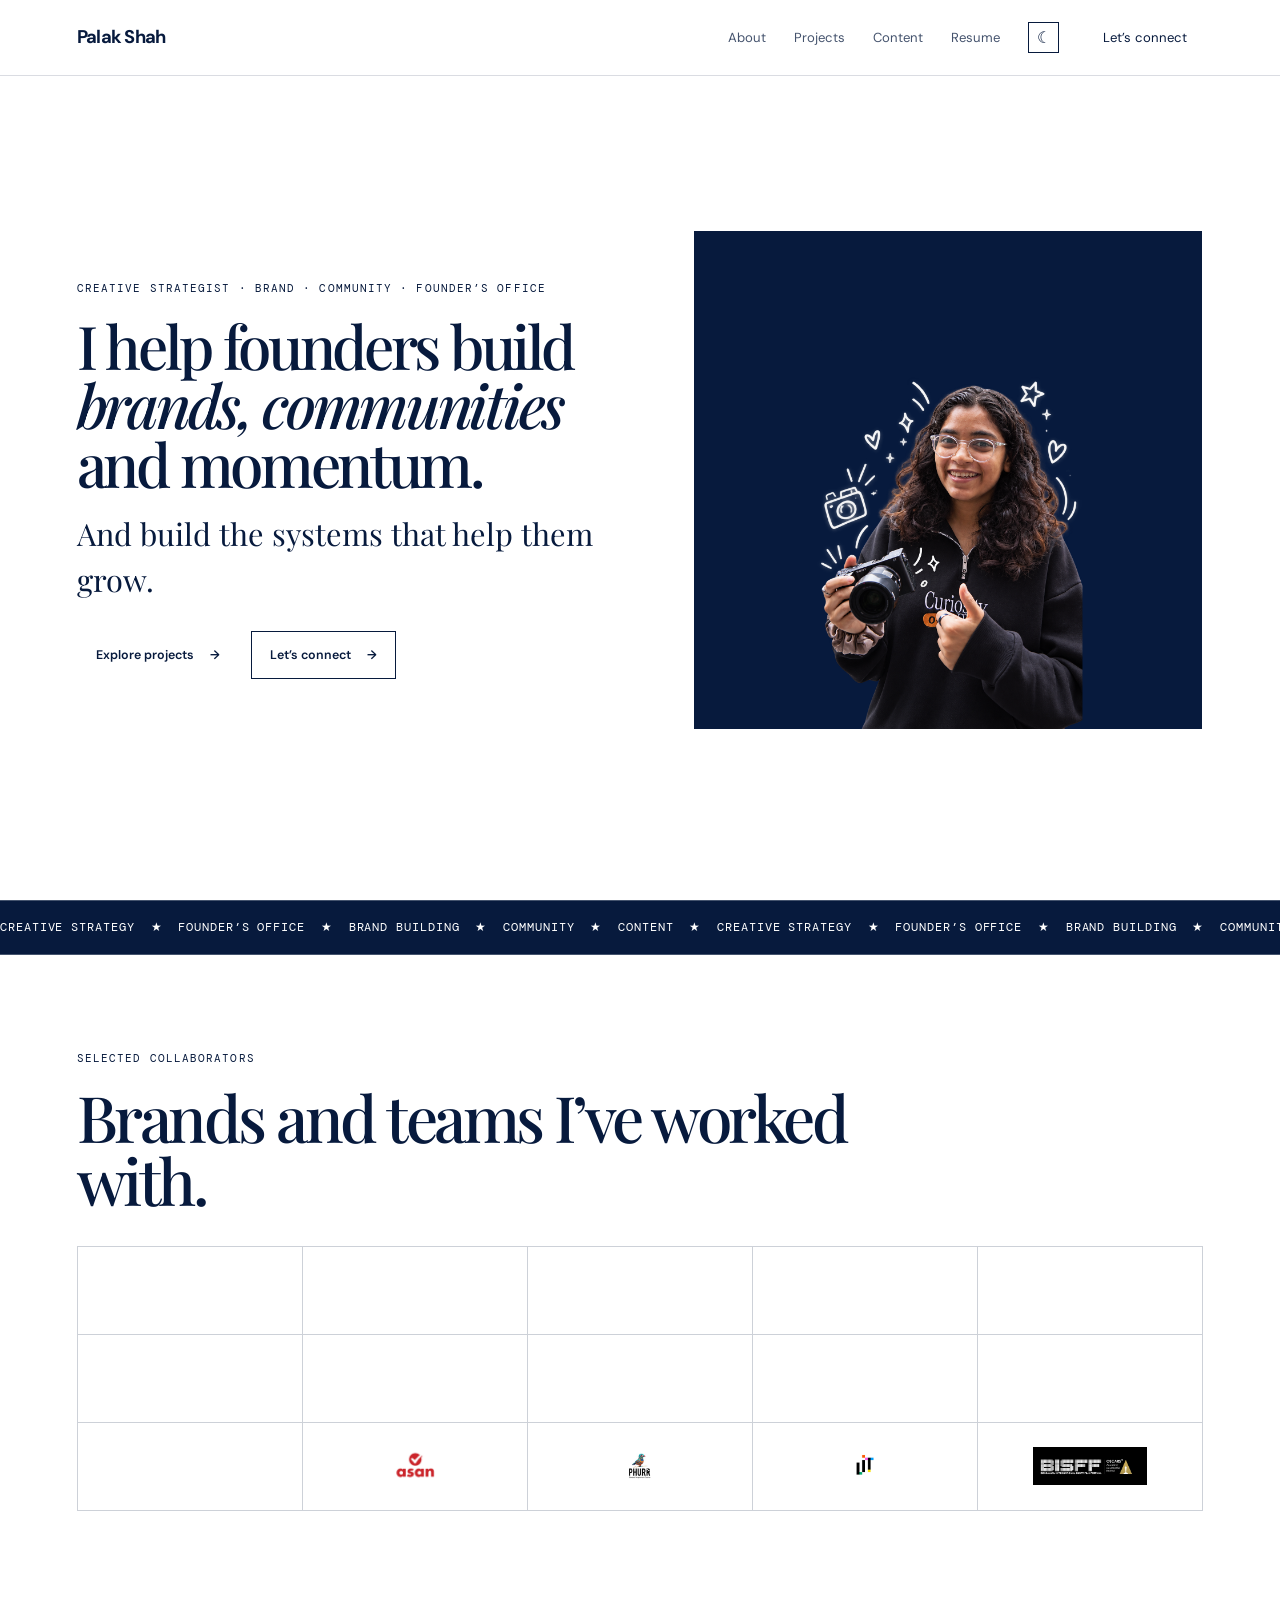
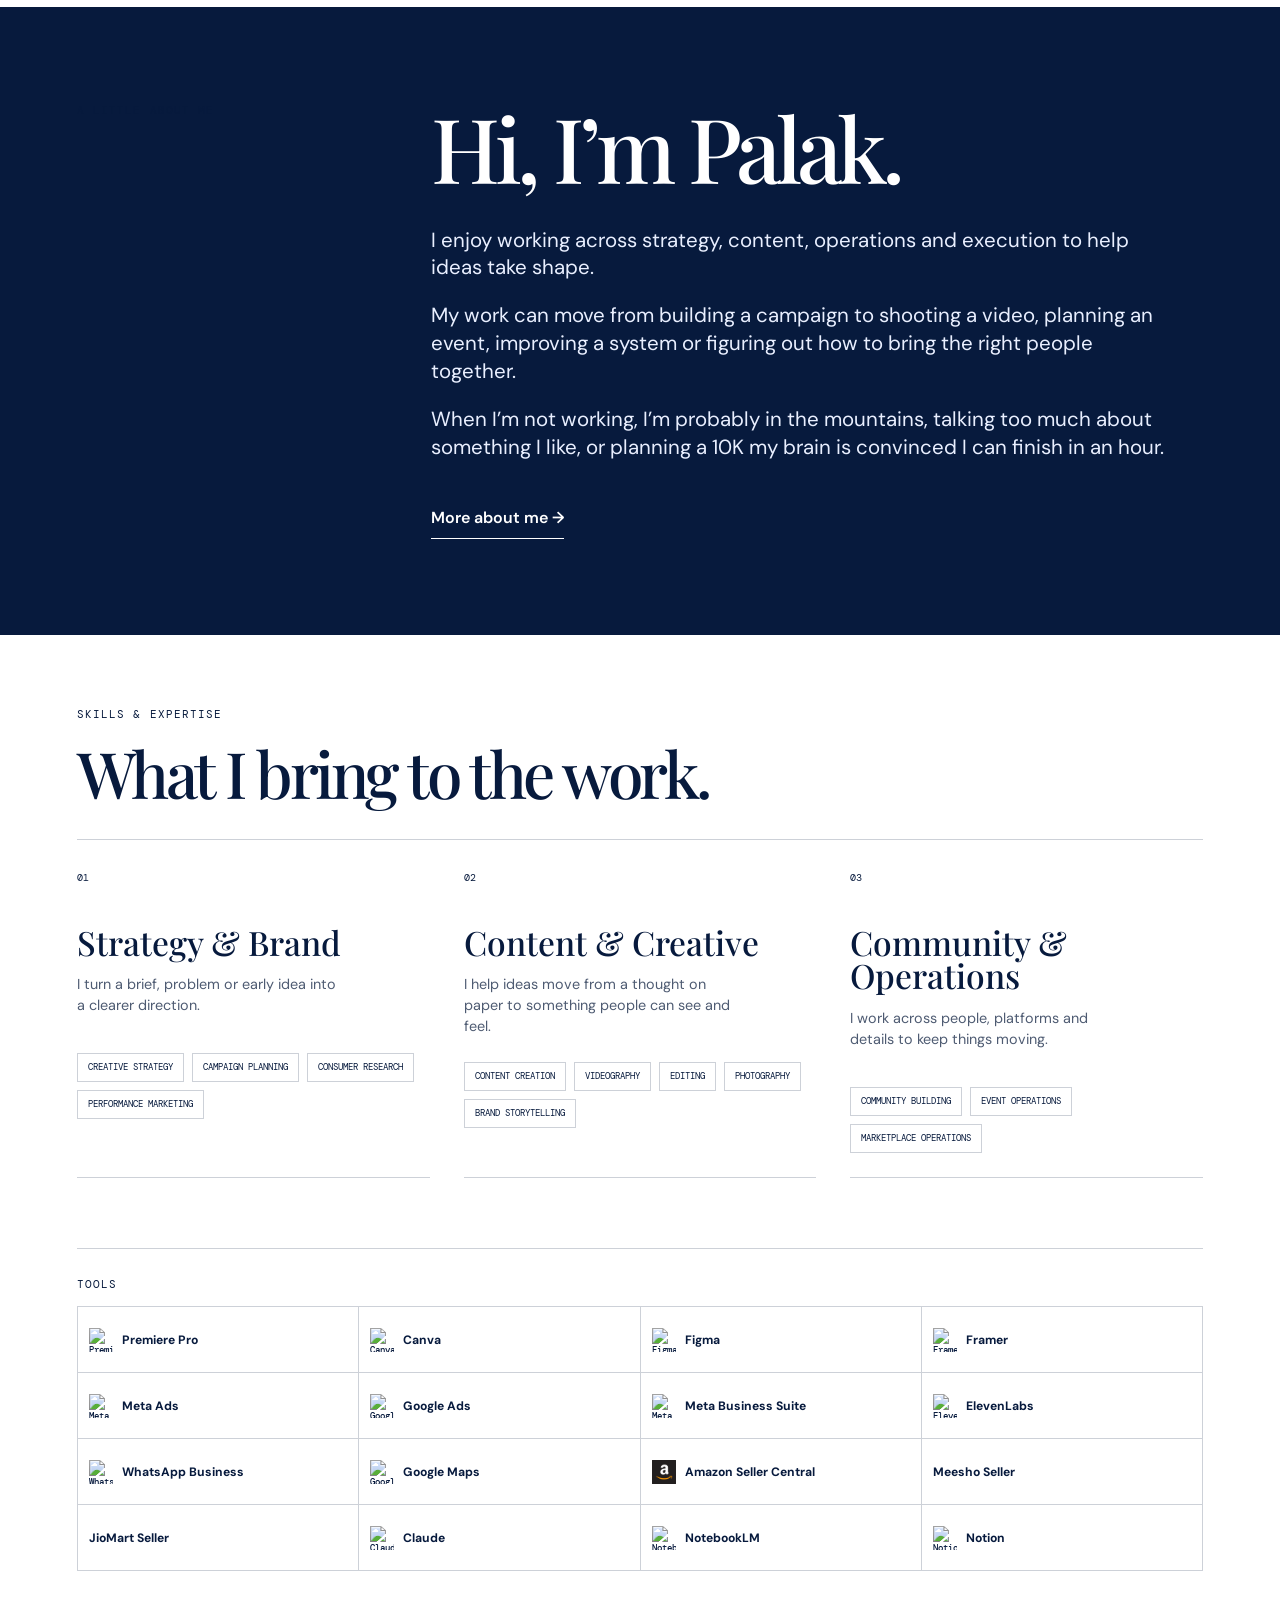
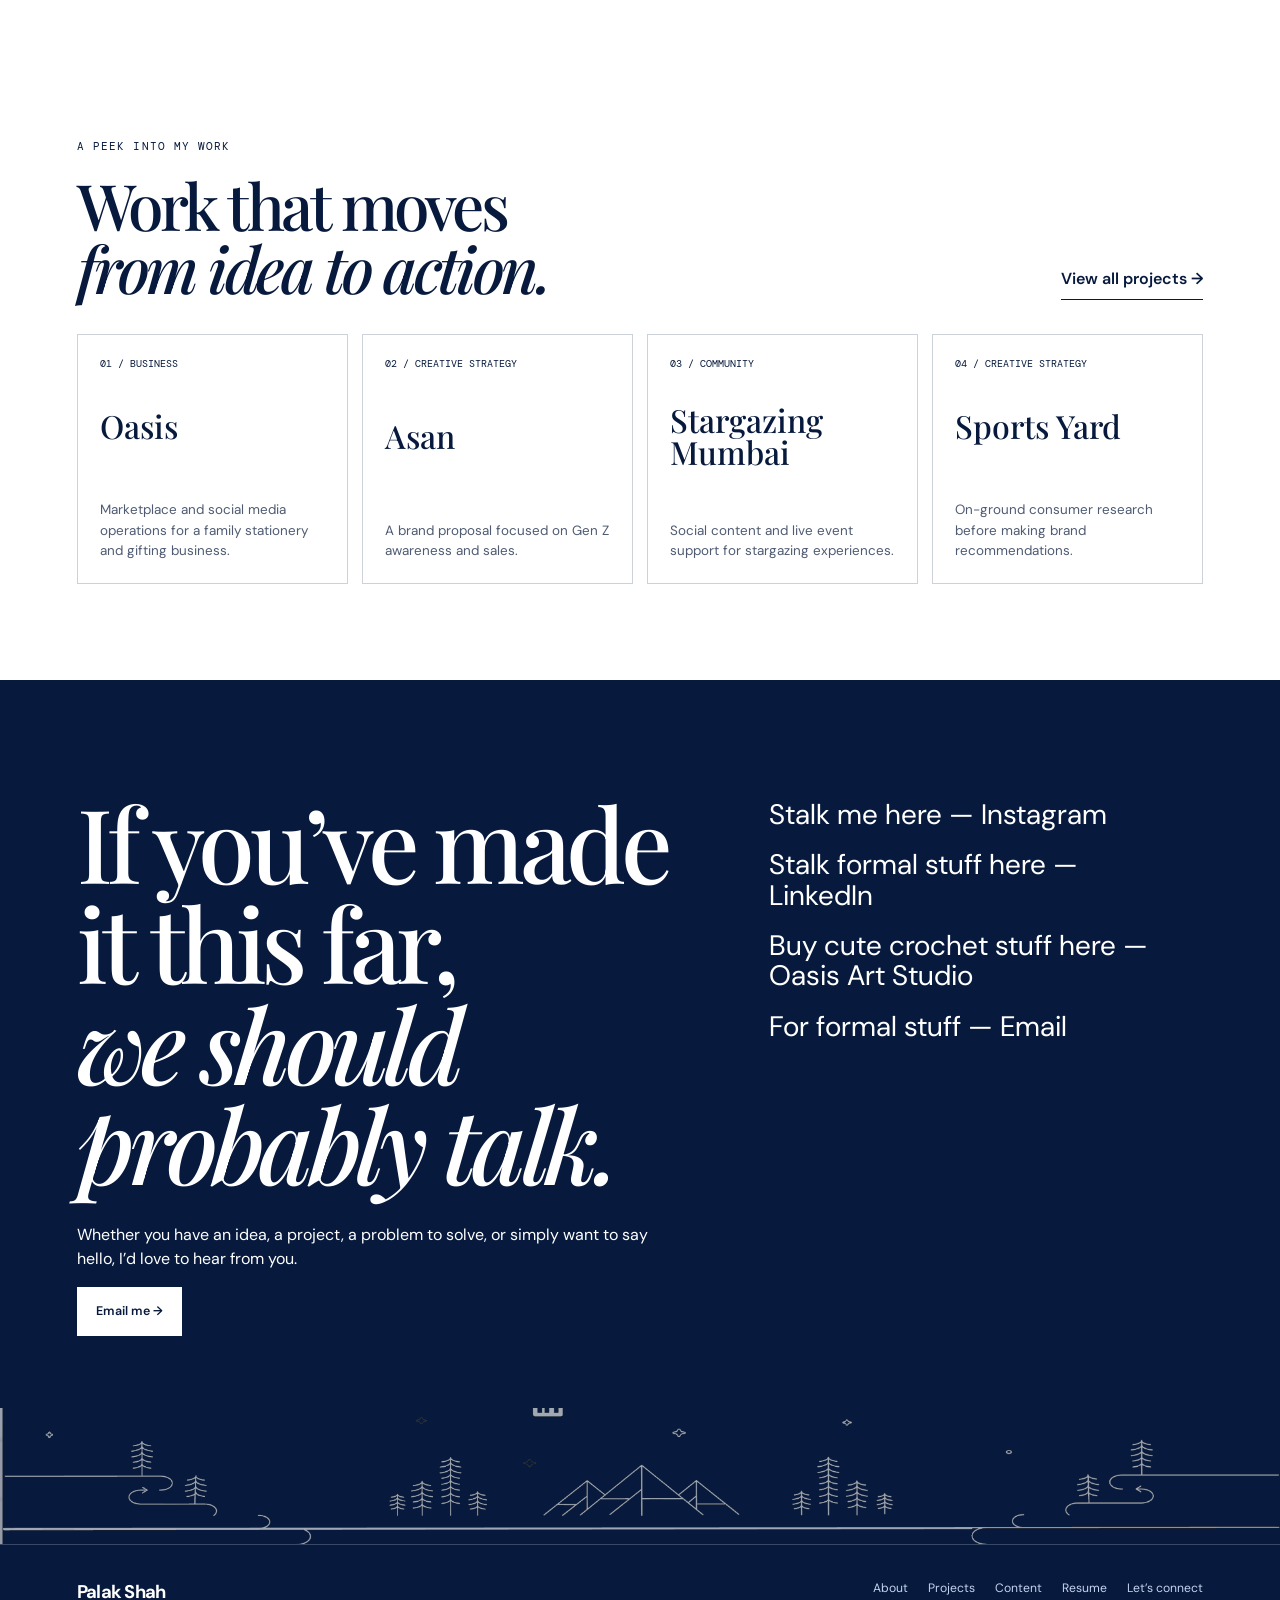
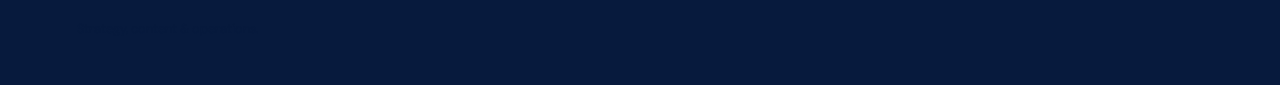
==== index.html @ 03383571 "Add files via upload" ====
<!doctype html>
<html lang="en">
  <head>
    <meta charset="UTF-8" />
    <meta name="viewport" content="width=device-width, initial-scale=1.0" />
    <meta name="description" content="Palak Shah — Creative Strategist working across founder's office, brand, community and content." />
    <title>Palak Shah — Creative Strategist</title>
    <link rel="preconnect" href="https://fonts.googleapis.com" />
    <link rel="preconnect" href="https://fonts.gstatic.com" crossorigin />
    <link href="https://fonts.googleapis.com/css2?family=DM+Mono:wght@400;500&family=DM+Sans:wght@400;500;600;700&family=Playfair+Display:ital,wght@0,500;0,600;1,500;1,600&display=swap" rel="stylesheet" />
    <link rel="stylesheet" href="styles.css" />
  </head>
  <body class="light-mode" data-page="home">
    <header class="site-header" id="site-header">
      <a class="wordmark" href="index.html" aria-label="Palak Shah home">Palak Shah</a>
      <nav class="desktop-nav" aria-label="Main navigation">
        <a href="about.html">About</a><a href="projects.html">Projects</a><a href="content.html">Content</a><a href="resume.html">Resume</a><button class="theme-toggle" type="button" aria-label="Switch to dark mode">☼</button><a class="nav-cta" href="contact.html">Let’s connect</a>
      </nav>
      <button class="menu-toggle" aria-label="Open navigation" aria-expanded="false">☰</button>
    </header>
    <div class="mobile-nav" aria-hidden="true">
      <a href="about.html">About</a><a href="projects.html">Projects</a><a href="content.html">Content</a><a href="resume.html">Resume</a><button class="theme-toggle mobile-theme" type="button" aria-label="Switch to dark mode">☼ &nbsp; Toggle mode</button><a href="contact.html">Let’s connect</a>
    </div>

    <main>
      <section class="hero section-dark" id="home">
        <div class="hero-copy reveal">
          <p class="eyebrow">Creative strategist · Brand · Community · Founder’s office</p>
          <h1>I help founders build <em>brands, communities</em> and momentum.</h1>
          <p class="hero-sub">And build the systems that help them grow.</p>
          <div class="button-row"><a class="button button-primary" href="projects.html">Explore projects <span>→</span></a><a class="button button-ghost" href="contact.html">Let’s connect <span>→</span></a></div>
        </div>
        <div class="camera-portrait reveal" aria-label="Palak Shah holding a camera">
          <img class="hero-portrait-image" src="hero-portrait.png" alt="Palak Shah holding a camera" />
        </div>
      </section>

      <div class="home-marquee" aria-label="Areas of work"><div>CREATIVE STRATEGY&nbsp; ★ &nbsp;FOUNDER’S OFFICE&nbsp; ★ &nbsp;BRAND BUILDING&nbsp; ★ &nbsp;COMMUNITY&nbsp; ★ &nbsp;CONTENT&nbsp; ★ &nbsp;CREATIVE STRATEGY&nbsp; ★ &nbsp;FOUNDER’S OFFICE&nbsp; ★ &nbsp;BRAND BUILDING&nbsp; ★ &nbsp;COMMUNITY&nbsp; ★ &nbsp;CONTENT&nbsp; ★</div></div>

      <section class="logo-section section-light section-pad" id="brands">
        <div class="section-heading"><p class="eyebrow blue">Selected collaborators</p><h2>Brands and teams I’ve worked with.</h2></div>
        <div class="logo-grid" id="brand-grid"></div>
      </section>

      <section class="about-preview section-blue section-pad" id="about">
        <div class="about-label"><p class="eyebrow">A little about me</p></div>
        <div class="about-copy"><h2>Hi, I’m Palak.</h2><p>I enjoy working across strategy, content, operations and execution to help ideas take shape.</p><p>My work can move from building a campaign to shooting a video, planning an event, improving a system or figuring out how to bring the right people together.</p><p>When I’m not working, I’m probably in the mountains, talking too much about something I like, or planning a 10K my brain is convinced I can finish in an hour.</p><a class="text-link" href="about.html">More about me <span>→</span></a></div>
      </section>

      <section class="toolkit section-light section-pad" id="toolkit">
        <div class="section-heading"><p class="eyebrow blue">Skills & expertise</p><h2>What I bring to the work.</h2></div>
        <div class="expertise-grid"><article><span class="expertise-number">01</span><h3>Strategy & Brand</h3><p>I turn a brief, problem or early idea into a clearer direction.</p><ul><li>Creative Strategy</li><li>Campaign Planning</li><li>Consumer Research</li><li>Performance Marketing</li></ul></article><article><span class="expertise-number">02</span><h3>Content & Creative</h3><p>I help ideas move from a thought on paper to something people can see and feel.</p><ul><li>Content Creation</li><li>Videography</li><li>Editing</li><li>Photography</li><li>Brand Storytelling</li></ul></article><article><span class="expertise-number">03</span><h3>Community & Operations</h3><p>I work across people, platforms and details to keep things moving.</p><ul><li>Community Building</li><li>Event Operations</li><li>Marketplace Operations</li></ul></article></div>
        <div class="tools-block"><p class="eyebrow blue">Tools</p><div class="tool-grid" id="tool-grid"></div></div>
      </section>

      <section class="home-work-preview section-light section-pad" id="projects">
        <div class="section-heading split-heading"><div><p class="eyebrow blue">A peek into my work</p><h2>Work that moves<br /><em>from idea to action.</em></h2></div><a class="text-link" href="projects.html">View all projects <span>→</span></a></div>
        <div class="home-preview-grid">
          <a href="projects.html?project=Oasis" class="home-preview-card"><span>01 / BUSINESS</span><strong>Oasis</strong><p>Marketplace and social media operations for a family stationery and gifting business.</p></a>
          <a href="projects.html?project=Asan" class="home-preview-card"><span>02 / CREATIVE STRATEGY</span><strong>Asan</strong><p>A brand proposal focused on Gen Z awareness and sales.</p></a>
          <a href="projects.html?project=Stargazing%20Mumbai" class="home-preview-card"><span>03 / COMMUNITY</span><strong>Stargazing Mumbai</strong><p>Social content and live event support for stargazing experiences.</p></a>
          <a href="projects.html?project=Sports%20Yard" class="home-preview-card"><span>04 / CREATIVE STRATEGY</span><strong>Sports Yard</strong><p>On-ground consumer research before making brand recommendations.</p></a>
        </div>
      </section>

      <section class="contact section-dark section-pad" id="contact"><div class="contact-doodles" aria-hidden="true"></div><div class="contact-main"><h2>If you’ve made it this far,<br /><em>we should probably talk.</em></h2><p>Whether you have an idea, a project, a problem to solve, or simply want to say hello, I’d love to hear from you.</p><div class="button-row"><a class="button button-primary" href="mailto:work.palakshah@gmail.com">Email me →</a></div></div><nav class="contact-side-links" aria-label="More links"><a href="https://www.instagram.com/pakamatpalak/" target="_blank" rel="noreferrer">Stalk me here — <span>Instagram</span></a><a href="https://www.linkedin.com/in/palak-shah-347aa4200" target="_blank" rel="noreferrer">Stalk formal stuff here — <span>LinkedIn</span></a><a href="https://www.instagram.com/oasisartstudio.in/" target="_blank" rel="noreferrer">Buy cute crochet stuff here — <span>Oasis Art Studio</span></a><a href="mailto:work.palakshah@gmail.com">For formal stuff — <span>Email</span></a></nav></section>
    </main>

    <footer class="footer section-dark"><div><a class="wordmark" href="index.html">Palak Shah</a><p>Strategy, content &amp; operations.</p></div><div class="footer-links"><a href="about.html">About</a><a href="projects.html">Projects</a><a href="content.html">Content</a><a href="resume.html">Resume</a><a href="contact.html">Let’s connect</a></div></footer>
    <div class="modal" role="dialog" aria-modal="true" aria-labelledby="modal-title" id="project-modal" aria-hidden="true"><div class="modal-inner project-case-study"><button class="modal-close" aria-label="Close project">×</button><p class="eyebrow blue" id="modal-category"></p><h2 id="modal-title"></h2><p id="modal-summary"></p><div class="modal-meta case-study-meta"><div><span>My role</span><strong id="modal-role"></strong></div><div><span>Format</span><strong id="modal-format"></strong></div><div><span>Project focus</span><strong id="modal-focus"></strong></div></div><nav class="case-study-nav" aria-label="Project sections"><a href="#modal-brief">01 / The brief</a><a href="#modal-contribution">02 / My contribution</a><a href="#modal-proof">03 / Proof of work</a><a href="#modal-experience">04 / My experience</a><a href="#modal-takeaway">05 / What I take forward</a></nav><section class="case-study-section" id="modal-brief"><span class="case-study-kicker">01 / THE STARTING POINT</span><h3>The brief</h3><p id="modal-brief-text"></p></section><section class="case-study-section" id="modal-contribution"><span class="case-study-kicker">02 / MY PART IN IT</span><h3>My contribution</h3><p id="modal-contribution-text"></p><div class="case-study-disciplines"><span>Project disciplines</span><strong id="modal-disciplines"></strong></div></section><section class="case-study-section" id="modal-proof"><span class="case-study-kicker">03 / THE ACTUAL WORK</span><h3>Proof of work</h3><p id="modal-proof-text"></p><div id="modal-gallery" class="modal-gallery"></div><div id="modal-link"></div></section><section class="case-study-section" id="modal-experience"><span class="case-study-kicker">04 / BEHIND THE WORK</span><h3>My experience</h3><p id="modal-experience-text"></p></section><section class="case-study-section" id="modal-takeaway"><span class="case-study-kicker">05 / WHAT I TAKE FORWARD</span><h3 id="modal-takeaway-text"></h3></section></div></div>
    <div class="modal" role="dialog" aria-modal="true" aria-label="Video series" id="media-modal" aria-hidden="true"><div class="modal-inner"><button class="modal-close media-modal-close" aria-label="Close media group">×</button><p class="eyebrow blue">Creative Strategy</p><h2>Tell Me Why</h2><p>Three episodes from the series.</p><div class="media-episode-grid" id="media-episode-grid"></div></div></div>
    <div class="modal" role="dialog" aria-modal="true" aria-labelledby="brand-modal-title" id="brand-modal" aria-hidden="true"><div class="modal-inner"><button class="modal-close brand-modal-close" aria-label="Close brand work">×</button><p class="eyebrow blue">Selected work</p><h2 id="brand-modal-title"></h2><div class="brand-work-list" id="brand-work-list"></div></div></div>
    <script src="app.js"></script>
  </body>
</html>
---- styles.css ----
:root{--navy:#071a3d;--blue:#2457ff;--white:#fff;--soft:#eaf0ff;--muted:#aab8d6;--ink:#0a0a0a;--line:rgba(7,26,61,.14);--sans:'DM Sans',Arial,sans-serif;--serif:'Playfair Display',Georgia,serif;--mono:'DM Mono',monospace}*{box-sizing:border-box}html{scroll-behavior:smooth}body{margin:0;color:var(--ink);font-family:var(--sans);background:var(--white);line-height:1.5}a{color:inherit;text-decoration:none}button{font:inherit;cursor:pointer}.section-dark{background:var(--navy);color:var(--white)}.section-blue{background:var(--blue);color:var(--white)}.section-light{background:var(--white);color:var(--navy)}.section-pad{padding:8rem max(6vw,32px)}.site-header{position:fixed;z-index:20;top:0;left:0;width:100%;height:76px;display:flex;align-items:center;justify-content:space-between;padding:0 max(6vw,32px);background:rgba(7,26,61,.92);backdrop-filter:blur(15px);color:var(--white);border-bottom:1px solid rgba(255,255,255,.12)}.wordmark{font-weight:700;letter-spacing:-.04em;font-size:1.15rem}.desktop-nav{display:flex;align-items:center;gap:28px;font-size:.82rem}.desktop-nav a:not(.nav-cta){opacity:.75}.desktop-nav a:hover,.desktop-nav a:not(.nav-cta):focus{opacity:1;color:#8fa8ff}.nav-cta{border:1px solid rgba(255,255,255,.6);padding:10px 15px}.menu-toggle{display:none;background:none;border:0;color:var(--white);font-size:1.35rem}.mobile-nav{display:none}.hero{min-height:780px;padding:170px max(6vw,32px) 100px;display:grid;grid-template-columns:1.04fr .96fr;align-items:center;gap:5vw;overflow:hidden}.eyebrow{font-family:var(--mono);font-size:.68rem;line-height:1.4;text-transform:uppercase;letter-spacing:.1em;margin:0 0 20px;color:var(--muted)}.eyebrow.blue{color:var(--blue)}h1,h2{font-family:var(--serif);font-weight:500;letter-spacing:-.055em;line-height:.98;margin:0}h1{font-size:clamp(3.3rem,6.4vw,7.2rem);max-width:850px}h1 em,h2 em{color:#8fa8ff;font-style:italic}.hero-sub{font-family:var(--serif);font-size:clamp(1.5rem,2.4vw,2.5rem);margin:18px 0 38px;color:#dce5ff}.button-row{display:flex;gap:12px;flex-wrap:wrap}.button{display:inline-flex;gap:16px;align-items:center;padding:14px 18px;border:1px solid var(--blue);font-size:.78rem;font-weight:600;transition:.25s}.button-primary{background:var(--blue);color:var(--white)}.button-primary:hover{background:#4c73ff;transform:translateY(-2px)}.button-ghost{border-color:rgba(255,255,255,.5);color:var(--white)}.button-ghost:hover{border-color:var(--white);transform:translateY(-2px)}.camera-portrait{height:500px;position:relative;background:#102a5e;border:1px solid #3155aa;overflow:hidden}.portrait-shape{position:absolute;width:62%;height:78%;left:20%;bottom:-16%;border-radius:50% 50% 10% 10%;background:#152e63;border:2px solid #486bd0}.portrait-shape:before{content:'';position:absolute;width:45%;height:32%;border-radius:50%;background:#132958;top:-17%;left:27%;border:2px solid #486bd0}.portrait-note{position:absolute;z-index:3;top:22px;left:24px;font-family:var(--mono);font-size:.58rem;letter-spacing:.1em;color:#8fa8ff}.portrait-note span{color:var(--white)}.camera{position:absolute;z-index:4;padding:12px 14px;border:1px solid #a4baff;background:#0c2150;box-shadow:7px 7px 0 var(--blue);font-family:var(--mono);font-size:.62rem;letter-spacing:.08em}.camera span{color:#8fa8ff}.camera-a{top:18%;right:7%;transform:rotate(9deg)}.camera-b{left:5%;bottom:18%;transform:rotate(-11deg)}.camera-c{right:4%;bottom:25%;transform:rotate(14deg)}.blue-orbit{position:absolute;inset:12%;border:1px solid var(--blue);border-radius:50%;transform:rotate(-22deg);opacity:.7}.section-heading{margin-bottom:50px}.section-heading h2{font-size:clamp(2.6rem,5vw,5.8rem);max-width:780px}.logo-grid{display:grid;grid-template-columns:repeat(5,1fr);border-top:1px solid var(--line);border-left:1px solid var(--line)}.logo-grid button{min-height:92px;background:var(--white);border:0;border-right:1px solid var(--line);border-bottom:1px solid var(--line);color:var(--navy);font-weight:700;letter-spacing:-.035em;font-size:1rem;transition:.2s}.logo-grid button:hover{background:var(--soft);color:var(--blue);transform:translate(-3px,-3px)}.about-preview{display:grid;grid-template-columns:.45fr 1.2fr;gap:5vw}.about-label{display:flex;justify-content:space-between}.outline-number{font-family:var(--serif);font-size:5rem;line-height:.7;color:transparent;-webkit-text-stroke:1px rgba(255,255,255,.5)}.about-copy{max-width:760px}.about-copy h2{font-size:clamp(3.5rem,7vw,7.8rem);margin-bottom:36px}.about-copy p{font-size:clamp(1.1rem,1.6vw,1.55rem);max-width:750px;line-height:1.35;color:#e9efff}.text-link{display:inline-block;margin-top:24px;padding-bottom:8px;border-bottom:1px solid currentColor;font-weight:600}.tool-grid{display:grid;grid-template-columns:repeat(4,1fr);border-top:1px solid var(--line);border-left:1px solid var(--line)}.tool-grid span{min-height:100px;display:flex;align-items:center;border-right:1px solid var(--line);border-bottom:1px solid var(--line);padding:18px;font-size:1rem;font-weight:600}.tool-grid span:hover{background:var(--soft);color:var(--blue)}.equipment{margin-top:65px}.equipment-list{display:flex;gap:12px;flex-wrap:wrap}.equipment-list span{border:1px solid var(--line);padding:13px 16px;font-weight:600}.equipment-list .favourite{border-color:var(--blue);color:var(--blue)}.equipment-list small{font-family:var(--mono);font-weight:400;font-size:.58rem;text-transform:uppercase;margin-left:8px}.split-heading{display:flex;justify-content:space-between;align-items:end;gap:40px}.section-intro{max-width:330px;color:#c5d2f1;margin:0 0 5px}.dark-text{color:#4e5b72}.category-grid{display:grid;grid-template-columns:repeat(3,1fr);border-top:1px solid rgba(255,255,255,.25);border-left:1px solid rgba(255,255,255,.25);margin-bottom:35px}.category-grid button{min-height:160px;padding:20px;text-align:left;color:var(--white);background:none;border:0;border-right:1px solid rgba(255,255,255,.25);border-bottom:1px solid rgba(255,255,255,.25);display:flex;flex-direction:column;justify-content:space-between}.category-grid button:hover,.category-grid button.active{background:var(--blue)}.category-grid span{font-family:var(--mono);font-size:.7rem;color:#8fa8ff}.category-grid strong{font-family:var(--serif);font-weight:500;font-size:1.55rem;line-height:1}.category-grid i{align-self:end;font-style:normal;font-size:1.4rem}.project-grid{display:grid;grid-template-columns:repeat(3,1fr);gap:14px}.project-card{min-height:320px;padding:20px;display:flex;flex-direction:column;justify-content:space-between;background:#102955;border:1px solid #2b4b8f;transition:.25s;cursor:pointer}.project-card:hover{transform:translateY(-6px);background:#173979;border-color:#7190ff}.project-card .card-top{display:flex;justify-content:space-between;gap:15px;color:#8fa8ff;font-family:var(--mono);font-size:.64rem;text-transform:uppercase}.project-card h3{font-family:var(--serif);font-size:2.25rem;line-height:.95;letter-spacing:-.05em;margin:30px 0 12px;font-weight:500}.project-card p{margin:0;color:#c5d2f1;font-size:.88rem;max-width:280px}.card-tools{margin-top:18px;color:#8fa8ff;font-family:var(--mono);font-size:.63rem}.filter-row{display:flex;gap:8px;flex-wrap:wrap;margin-bottom:28px}.filter-row button{background:none;border:1px solid var(--line);padding:9px 13px;font-size:.72rem;color:var(--navy)}.filter-row button.active,.filter-row button:hover{background:var(--blue);border-color:var(--blue);color:var(--white)}.content-grid{display:grid;grid-template-columns:repeat(3,1fr);gap:14px}.content-card{min-height:250px;padding:20px;border:1px solid var(--line);display:flex;flex-direction:column;justify-content:space-between;transition:.2s}.content-card:hover{background:var(--soft);transform:translateY(-4px)}.content-type{color:var(--blue);font-family:var(--mono);font-size:.64rem;text-transform:uppercase}.content-card h3{font-family:var(--serif);font-size:2rem;line-height:1;margin:14px 0}.content-card p{font-size:.86rem;color:#4e5b72;margin:0}.resume-lede{font-family:var(--serif);font-size:1.7rem;max-width:620px;margin:0 0 42px;color:#e2e9ff}.light-button{border-color:var(--white);background:var(--white);color:var(--navy)}.light-button:hover{background:var(--soft)}.highlights{display:grid;grid-template-columns:repeat(4,1fr);gap:12px;margin-bottom:75px}.highlights div{border-top:1px solid rgba(255,255,255,.4);padding-top:14px}.highlights strong{display:block;font-family:var(--serif);font-size:2.8rem;font-weight:500}.highlights span{font-family:var(--mono);font-size:.62rem;text-transform:uppercase;color:#b9c8eb}.timeline{border-top:1px solid rgba(255,255,255,.3)}.timeline-item{display:grid;grid-template-columns:80px 1fr 1.5fr;gap:30px;padding:28px 0;border-bottom:1px solid rgba(255,255,255,.3)}.timeline-date,.timeline-category{font-family:var(--mono);font-size:.63rem;text-transform:uppercase;color:#b9c8eb}.timeline-item h3{font-family:var(--serif);font-size:1.7rem;font-weight:500;line-height:1;margin:0 0 6px}.timeline-item p{margin:0;color:#cfdbf8;font-size:.88rem}.about-page-grid{display:grid;grid-template-columns:1fr 1fr;gap:8vw}.large-copy{font-family:var(--serif);font-size:clamp(2.2rem,4vw,4rem);line-height:1.05;letter-spacing:-.04em;margin-top:0}.about-page-grid>div>p:not(.large-copy){font-size:1.15rem;max-width:580px;color:#4e5b72}.fact-stack{border-top:1px solid var(--line)}.fact-stack div{display:grid;grid-template-columns:45px 1fr;gap:20px;padding:20px 0;border-bottom:1px solid var(--line)}.fact-stack span{font-family:var(--mono);color:var(--blue);font-size:.7rem}.fact-stack strong{font-family:var(--serif);font-size:1.35rem;line-height:1.1;font-weight:500}.contact{padding-top:10rem;padding-bottom:10rem}.contact h2{font-size:clamp(3.5rem,8vw,8.8rem);margin-bottom:30px}.contact>p:not(.eyebrow){font-size:1.2rem;max-width:500px;color:#cbd7f5;margin-bottom:35px}.contact-links{display:flex;gap:22px;flex-wrap:wrap;margin-top:75px;color:#a9b9df;font-family:var(--mono);font-size:.68rem}.contact-links a:hover{color:var(--white)}.footer{padding:34px max(6vw,32px);display:flex;justify-content:space-between;gap:30px;border-top:1px solid rgba(255,255,255,.15)}.footer p{color:var(--muted);font-size:.8rem}.footer-links{display:flex;gap:20px;align-items:start;font-size:.76rem;color:#c5d2f1}.footer-links a:hover{color:var(--white)}.modal{display:none;position:fixed;z-index:50;inset:0;background:rgba(2,8,22,.78);padding:6vw;overflow:auto}.modal.open{display:block}.modal-inner{position:relative;max-width:850px;margin:auto;background:var(--white);color:var(--navy);padding:7vw}.modal-close{position:absolute;right:22px;top:16px;background:none;border:0;font-size:2rem;color:var(--navy)}.modal-inner h2{font-size:clamp(3rem,7vw,6rem);margin-bottom:25px}.modal-inner>p:not(.eyebrow){font-size:1.2rem;max-width:650px;color:#4e5b72}.modal-meta{display:grid;grid-template-columns:1fr 1fr;gap:20px;border-top:1px solid var(--line);border-bottom:1px solid var(--line);padding:20px 0;margin:35px 0}.modal-meta span{display:block;font-family:var(--mono);font-size:.62rem;text-transform:uppercase;color:var(--blue);margin-bottom:8px}.modal-meta strong{font-size:.95rem}.modal-body{font-size:1rem;color:#4e5b72}.reveal{animation:rise .8s both}@keyframes rise{from{opacity:0;transform:translateY(20px)}to{opacity:1;transform:none}}@media(max-width:800px){.site-header{height:64px;padding:0 22px}.desktop-nav{display:none}.menu-toggle{display:block}.mobile-nav{position:fixed;z-index:19;top:64px;left:0;right:0;display:flex;flex-direction:column;padding:14px 22px 22px;background:var(--navy);color:var(--white);transform:translateY(-130%);transition:.3s;border-top:1px solid rgba(255,255,255,.12)}.mobile-nav.open{transform:none}.mobile-nav a{padding:14px 0;border-bottom:1px solid rgba(255,255,255,.16)}.section-pad{padding:5.5rem 22px}.hero{padding:130px 22px 70px;min-height:auto;grid-template-columns:1fr;gap:55px}.hero h1{font-size:clamp(3.1rem,14vw,5.5rem)}.camera-portrait{height:360px}.logo-grid{grid-template-columns:repeat(2,1fr)}.tool-grid{grid-template-columns:repeat(2,1fr)}.about-preview,.about-page-grid{grid-template-columns:1fr;gap:50px}.split-heading{display:block}.section-intro{margin-top:25px}.category-grid,.project-grid,.content-grid{grid-template-columns:1fr}.category-grid button{min-height:125px}.highlights{grid-template-columns:repeat(2,1fr);gap:28px}.timeline-item{grid-template-columns:1fr;gap:9px}.timeline-category{order:2}.timeline-item p{order:3}.footer{display:block}.footer-links{margin-top:30px;flex-wrap:wrap}.contact-links{margin-top:50px}.modal{padding:22px}.modal-inner{padding:65px 24px 35px}.modal-meta{grid-template-columns:1fr}.outline-number{font-size:3rem}}
:root{--navy:#071a3d;--blue:var(--navy);--white:#fff;--soft:var(--white);--muted:#c9d0dc;--ink:var(--navy);--line:rgba(7,26,61,.18)}body.light-mode{--navy:#fff;--white:#071a3d;--muted:#071a3d;--ink:#071a3d;--line:rgba(7,26,61,.2);background:#fff;color:#071a3d}body.light-mode .section-dark{background:#fff;color:#071a3d}body.light-mode .section-blue{background:#071a3d;color:#fff}body.light-mode .section-light{background:#fff;color:#071a3d}body.light-mode .site-header{background:rgba(255,255,255,.94);color:#071a3d;border-bottom-color:rgba(7,26,61,.15)}body.light-mode .menu-toggle,body.light-mode .button-ghost{color:#071a3d}body.light-mode .button-ghost{border-color:#071a3d}body.light-mode .mobile-nav{background:#fff;color:#071a3d}.theme-toggle{border:1px solid currentColor;background:transparent;color:inherit;width:31px;height:31px;font-size:1rem;line-height:1}.section-blue .eyebrow.blue,.section-dark .eyebrow.blue{color:inherit}.logo-grid button:hover,.tool-grid span:hover{background:#071a3d;color:#fff}.category-grid button:hover,.category-grid button.active{background:#fff;color:#071a3d}.category-grid button:hover span,.category-grid button.active span{color:#071a3d}.button,.button-primary{border-color:#071a3d}.section-dark .button-primary,.section-blue .button-primary{background:#fff;color:#071a3d;border-color:#fff}.section-dark .button-primary:hover,.section-blue .button-primary:hover{background:#071a3d;color:#fff}.hero-sub{color:inherit}.camera-portrait{background:#071a3d;border-color:#fff}.portrait-shape{background:#071a3d;border-color:#fff}.portrait-shape:before{background:#071a3d;border-color:#fff}.camera{border-color:#fff;background:#071a3d;box-shadow:7px 7px 0 #fff}.blue-orbit{border-color:#fff}.section-dark .section-intro{color:#fff}.contact>p:not(.eyebrow){color:inherit}.modal{background:rgba(7,26,61,.78)}
:root{--blue:#071a3d;--soft:#fff;--muted:rgba(255,255,255,.72)}h1 em,h2 em,.hero-sub,.portrait-note,.camera span,.eyebrow.blue,.text-link,.card-tools,.content-type,.modal-meta span,.favourite{color:inherit}.equipment-list .favourite{border-color:inherit}.desktop-nav a:hover,.desktop-nav a:not(.nav-cta):focus{color:inherit}.logo-grid button:hover,.tool-grid span:hover{color:#fff;background:#071a3d}.button-primary:hover{background:#fff;color:#071a3d}.mobile-theme{background:transparent;border:0;color:inherit;text-align:left;padding:14px 0;border-bottom:1px solid rgba(7,26,61,.25)}body.light-mode .mobile-theme{color:#071a3d}.footer,.site-header{border-color:rgba(255,255,255,.2)}body.light-mode .footer{background:#071a3d;color:#fff}
:root{--logo-navy:#071a3d}.logo-grid button{display:flex;align-items:center;gap:12px;justify-content:flex-start;text-align:left}.logo-grid button img{width:30px;height:30px;object-fit:contain}.brand-mark,.brand-fallback{width:30px;height:30px;display:inline-flex;align-items:center;justify-content:center;border:1px solid currentColor;font-family:var(--mono);font-size:.58rem;letter-spacing:-.04em}.brand-wordmark{line-height:1.05}.logo-grid button:hover .brand-mark,.logo-grid button:hover .brand-fallback{background:#fff;color:#071a3d;border-color:#fff}
:root{--tilt-border:rgba(7,26,61,.22)}.tool-logo{display:flex!important;align-items:center;gap:12px}.tool-logo img,.tool-fallback{width:30px;height:30px;object-fit:contain;display:inline-flex;align-items:center;justify-content:center;border:1px solid currentColor;font-family:var(--mono);font-size:.55rem;font-weight:500}.tool-logo strong{font-size:1rem}.media-grid{display:grid;grid-template-columns:repeat(3,1fr);gap:14px;margin-bottom:28px}.media-card{min-height:270px;background:var(--navy);border:1px solid var(--navy);overflow:hidden}.media-card iframe{width:100%;height:100%;min-height:270px;border:0}.media-placeholder{height:270px;padding:20px;color:var(--white);display:flex;flex-direction:column;justify-content:space-between;background:linear-gradient(135deg,#071a3d 0 52%,#fff 52% 54%,#071a3d 54%)}.media-placeholder span{font-family:var(--mono);font-size:.62rem;letter-spacing:.1em}.media-placeholder strong{font-family:var(--serif);font-size:2.1rem;font-weight:500}.media-placeholder small{font-size:.73rem;color:rgba(255,255,255,.7)}.fun-about-intro{display:grid;grid-template-columns:1.2fr .8fr;gap:6vw;align-items:end}.fun-about-intro .large-copy{margin-bottom:0}.fun-about-intro .large-copy em{font-style:italic}.fun-yap{font-family:var(--serif);font-size:clamp(1.6rem,2.4vw,2.6rem);line-height:1.05;max-width:370px;margin:0}.fun-facts{display:grid;grid-template-columns:repeat(3,1fr);gap:18px;margin-top:70px}.fun-card{min-height:245px;padding:25px;background:var(--white);color:var(--navy);border:1px solid var(--tilt-border);display:flex;flex-direction:column;justify-content:space-between;transition:.25s}.fun-card:hover{transform:rotate(0deg) translateY(-7px)!important;background:var(--navy);color:var(--white)}.fun-card span{font-family:var(--mono);font-size:.63rem;letter-spacing:.08em}.fun-card strong{font-family:var(--serif);font-size:1.8rem;line-height:1.02;font-weight:500}.fun-card p{font-size:.86rem;margin:0;opacity:.72}.tilt-left{transform:rotate(-2deg)}.tilt-right{transform:rotate(2deg)}.education-note{max-width:600px;border-top:1px solid var(--line);border-bottom:1px solid var(--line);margin-top:80px;padding:24px 0}.education-note h3{font-family:var(--serif);font-weight:500;font-size:2.5rem;margin:0 0 8px;letter-spacing:-.04em}.education-note>p:last-child{max-width:530px;margin:0;color:inherit}.beyond-work{display:flex;justify-content:space-between;align-items:end;gap:20px;margin-top:70px}.beyond-work>div{display:flex;gap:22px;font-size:2.2rem;filter:grayscale(1)}.beyond-work>div span:hover{filter:none;transform:translateY(-5px)}body.light-mode .fun-card{background:#071a3d;color:#fff;border-color:#071a3d}body.light-mode .fun-card:hover{background:#fff;color:#071a3d}@media(max-width:800px){.media-grid{grid-template-columns:1fr}.fun-about-intro{grid-template-columns:1fr;gap:25px}.fun-facts{grid-template-columns:1fr;margin-top:45px}.fun-card{min-height:210px}.beyond-work{display:block}.beyond-work>div{margin-top:25px}}
:root{--logo-navy:#071a3d}.tool-logo img,.logo-grid button img{border:0!important;background:transparent;outline:0}.tool-logo img{width:30px;height:30px;object-fit:contain}.logo-grid button img{width:42px;height:42px;object-fit:contain}
.media-card{min-height:0;background:var(--white);color:var(--navy);border:1px solid var(--navy);display:flex;flex-direction:column}.media-title{min-height:62px;padding:15px 16px;display:flex;align-items:center;font-family:var(--serif);font-size:1.3rem;line-height:1;border-bottom:1px solid var(--navy)}.media-frame{aspect-ratio:4/5;background:var(--navy);overflow:hidden}.media-card iframe{width:100%;height:100%;min-height:0;display:block;border:0}.media-placeholder{height:100%;min-height:0;padding:20px;color:var(--white);display:flex;flex-direction:column;justify-content:space-between}.media-placeholder small{font-size:.73rem;color:rgba(255,255,255,.7)}
@media(min-width:1100px){.media-grid{grid-template-columns:repeat(4,1fr)}}
.media-group-card{cursor:pointer}.media-group-card:hover{transform:translateY(-4px)}.media-group-preview{height:100%;padding:20px;color:var(--white);display:flex;flex-direction:column;justify-content:space-between;background:linear-gradient(135deg,#071a3d 0 52%,#fff 52% 54%,#071a3d 54%)}.media-group-preview span{font-family:var(--mono);font-size:.62rem;letter-spacing:.1em}.media-group-preview strong{font-family:var(--serif);font-size:1.8rem;font-weight:500}.media-group-preview small{font-size:.73rem;color:rgba(255,255,255,.7)}.media-episode-grid{display:grid;grid-template-columns:repeat(3,1fr);gap:14px}.media-episode-tile{background:var(--navy);color:var(--white);overflow:hidden}.media-episode-tile h3{font-family:var(--serif);font-size:1.15rem;font-weight:500;margin:0;padding:14px 15px;line-height:1}.media-episode-tile iframe{width:100%;aspect-ratio:4/5;display:block;border:0;overflow:hidden;scrollbar-width:none}.media-card iframe{overflow:hidden;scrollbar-width:none}@media(max-width:800px){.media-episode-grid{grid-template-columns:1fr}}
.education-item+.education-item{border-top:1px solid var(--line);margin-top:24px;padding-top:24px}.education-meta{font-family:var(--mono);font-size:.68rem;text-transform:uppercase;letter-spacing:.04em;margin:0 0 12px;color:var(--blue)}.brand-work-list{display:grid;gap:0;border-top:1px solid var(--line);margin-top:35px}.brand-work-list article{padding:22px 0;border-bottom:1px solid var(--line)}.brand-work-list article>span{font-family:var(--mono);font-size:.65rem;text-transform:uppercase;color:var(--blue)}.brand-work-list h3{font-family:var(--serif);font-size:2rem;font-weight:500;line-height:1;margin:8px 0}.brand-work-list p{margin:0;color:#4e5b72;font-size:.9rem}.media-group-preview[style]{background-size:cover;background-position:center}
.hero-portrait-image{position:absolute;z-index:3;left:50%;bottom:0;height:96%;max-width:100%;transform:translateX(-50%);object-fit:contain;object-position:center bottom}
@media(min-width:801px){.hero{height:100svh;min-height:0;padding-top:110px;padding-bottom:50px;align-items:center}}
body.light-mode .filter-row button{color:#071a3d;border-color:rgba(7,26,61,.2)}body.light-mode .filter-row button.active,body.light-mode .filter-row button:hover{color:#fff;background:#071a3d;border-color:#071a3d}body.light-mode .project-card{color:#fff}
.section-pad{padding-top:6rem;padding-bottom:6rem}.section-heading{margin-bottom:34px}.hero-copy,.camera-portrait{transform:translateY(-20px)}.hero h1{font-size:clamp(2.8rem,4.7vw,5.4rem);max-width:720px}.hero-sub{margin-bottom:28px}.contact{padding-top:7rem;padding-bottom:7rem}
@media(max-width:800px){.section-pad{padding-top:4.5rem;padding-bottom:4.5rem}.hero-copy,.camera-portrait{transform:none}.hero h1{font-size:clamp(2.8rem,12vw,4.8rem)}.section-heading{margin-bottom:28px}}
.project-card.has-project-image{padding-top:0;overflow:hidden}.project-card-image{height:125px;margin:0 -20px 18px;background-size:cover;background-position:center}.modal-gallery{margin:28px 0}.modal-gallery-grid{display:grid;grid-template-columns:repeat(3,1fr);gap:12px}.modal-gallery-grid img{display:block;width:100%;aspect-ratio:1;object-fit:cover;border:1px solid var(--line)}
@media(max-width:800px){.modal-gallery-grid{grid-template-columns:1fr 1fr}.project-card-image{height:150px}}
.category-grid button,.category-grid button:first-child{background:#102955;color:#fff}.category-grid button span,.category-grid button strong,.category-grid button i{color:inherit}.category-grid button:hover,.category-grid button.active,.category-grid button:first-child:hover,.category-grid button:first-child.active{background:#071a3d;color:#fff}.category-grid button:first-child{background:#102955}
body.light-mode .category-grid button,body.light-mode .category-grid button:first-child{background:#f5f7fb;color:#071a3d;border-color:rgba(7,26,61,.18)}body.light-mode .category-grid button:hover,body.light-mode .category-grid button.active,body.light-mode .category-grid button:first-child:hover,body.light-mode .category-grid button:first-child.active{background:#071a3d;color:#fff}
.category-grid{margin-bottom:16px}body.light-mode .logo-grid button{color:#071a3d}body.light-mode .logo-grid button .brand-wordmark{color:#071a3d}body.light-mode .logo-grid button:hover .brand-wordmark{color:#fff}
.see-all-button{display:block;margin:28px auto 0;padding:13px 18px;border:1px solid currentColor;background:transparent;color:inherit;font-size:.75rem;font-weight:700;cursor:pointer;transition:.2s}.see-all-button:hover{background:#071a3d;color:#fff;transform:translateY(-2px)}body.light-mode .projects .see-all-button{color:#071a3d;border-color:#071a3d}body.light-mode .projects .see-all-button:hover{background:#071a3d;color:#fff}body.light-mode .content-section .see-all-button{color:#071a3d;border-color:#071a3d}
.category-grid button:first-child{background:radial-gradient(circle at 82% 18%,rgba(255,255,255,.2),transparent 26%),linear-gradient(135deg,#183b78,#071a3d)}.category-grid button:first-child:hover,.category-grid button:first-child.active{background:radial-gradient(circle at 82% 18%,rgba(255,255,255,.2),transparent 26%),linear-gradient(135deg,#2457ff,#071a3d)}.logo-grid button{display:flex;flex-direction:column;align-items:flex-start;justify-content:space-between;gap:16px;padding:18px;min-height:120px;text-align:left;background:linear-gradient(145deg,#fff,#f5f7fb)}.logo-grid button img{width:auto;max-width:145px;height:34px;object-fit:contain;object-position:left center}.logo-grid button .brand-wordmark{font-family:var(--serif);font-size:1.12rem;line-height:1;color:var(--navy)}.logo-grid button:hover{background:#071a3d}.logo-grid button:hover .brand-wordmark{color:#fff}.media-frame iframe{display:block;overflow:hidden;scrollbar-width:none}
.project-card[data-project="1"] .project-card-image{background-size:contain;background-repeat:no-repeat;background-color:#fff}
.modal-embed-grid iframe{display:block;width:100%;aspect-ratio:9/16;border:1px solid var(--line);background:#071a3d}
 .project-card-logo{height:64px;margin:0 0 12px;display:flex;align-items:flex-start;justify-content:flex-start}.project-card-logo img{max-width:150px;height:52px;object-fit:contain;object-position:left center;filter:none}.project-card.has-project-logo .card-top{margin-top:2px}@media(max-width:800px){.project-card-logo{height:58px}.project-card-logo img{max-width:135px;height:46px}}
 .project-case-study{max-width:980px}.case-study-meta{grid-template-columns:repeat(3,1fr);margin-bottom:28px}.case-study-nav{display:flex;gap:9px;flex-wrap:wrap;border-bottom:1px solid var(--line);padding:0 0 24px;margin-bottom:50px}.case-study-nav a{font-family:var(--mono);font-size:.62rem;text-transform:uppercase;color:#4e5b72;border:1px solid var(--line);padding:9px 11px}.case-study-nav a:hover{background:var(--navy);color:var(--white)}.case-study-section{padding:42px 0;border-bottom:1px solid var(--line);scroll-margin-top:30px}.case-study-kicker{display:block;font-family:var(--mono);font-size:.63rem;color:var(--blue);letter-spacing:.08em;margin-bottom:14px}.case-study-section h3{font-family:var(--serif);font-size:clamp(2.2rem,4vw,4rem);line-height:1;margin:0 0 18px;font-weight:500;letter-spacing:-.04em}.case-study-section>p{max-width:690px;font-size:1.08rem;line-height:1.55;color:#4e5b72;margin:0}.case-study-disciplines{border-top:1px solid var(--line);margin-top:28px;padding-top:16px;display:grid;grid-template-columns:180px 1fr;gap:20px}.case-study-disciplines span{font-family:var(--mono);font-size:.63rem;text-transform:uppercase;color:var(--blue)}.case-study-disciplines strong{font-size:.95rem}.case-study-section:last-child{border-bottom:0}.case-study-section:last-child h3{max-width:740px}.case-study-section .modal-gallery{margin-top:28px}.case-study-section .text-link{margin-top:22px}@media(max-width:800px){.case-study-meta{grid-template-columns:1fr}.case-study-nav{display:grid;grid-template-columns:1fr 1fr}.case-study-nav a{font-size:.56rem}.case-study-section{padding:32px 0}.case-study-disciplines{grid-template-columns:1fr;gap:8px}}
 .home-marquee{overflow:hidden;background:#071a3d;color:#fff;border-top:1px solid rgba(255,255,255,.25);border-bottom:1px solid rgba(255,255,255,.25);white-space:nowrap;font-family:var(--mono);font-size:.72rem;letter-spacing:.08em}.home-marquee div{display:inline-block;padding:18px 0;animation:marquee 28s linear infinite}@keyframes marquee{from{transform:translateX(0)}to{transform:translateX(-50%)}}.page-hero{min-height:560px;padding-top:170px;display:flex;flex-direction:column;justify-content:center}.page-hero h1{font-size:clamp(4rem,9vw,9rem);max-width:900px}.page-hero-copy{font-family:var(--serif);font-size:clamp(1.3rem,2.2vw,2rem);max-width:650px;margin:36px 0 0;color:#dce5ff}.page-hero .split-heading{width:100%}.independent-list{padding-top:70px}.contact-page{min-height:calc(100vh - 76px);padding-top:170px;display:flex;flex-direction:column;justify-content:center}.contact-page h1{font-size:clamp(3.8rem,8vw,8rem)}.contact-page>p:not(.eyebrow){font-size:1.2rem;max-width:540px;color:#cbd7f5;margin:30px 0 35px}.section-blue .page-hero-copy{color:#fff}@media(max-width:800px){.page-hero{min-height:500px;padding-top:130px}.page-hero h1{font-size:clamp(3.6rem,16vw,6.5rem)}.independent-list{padding-top:55px}.contact-page{min-height:calc(100vh - 64px);padding-top:130px}.contact-page h1{font-size:clamp(3.3rem,14vw,5.5rem)}}
body[data-page="home"] .projects,body[data-page="home"] .content-section,body[data-page="home"] .resume-section,body[data-page="home"] .contact{display:none}.home-work-preview{padding-top:6rem;padding-bottom:6rem}.home-preview-grid{display:grid;grid-template-columns:repeat(4,1fr);gap:14px}.home-preview-card{min-height:250px;padding:22px;border:1px solid var(--line);display:flex;flex-direction:column;justify-content:space-between;transition:.2s}.home-preview-card:hover{background:var(--navy);color:var(--white);transform:translateY(-5px)}.home-preview-card span{font-family:var(--mono);font-size:.62rem;color:var(--blue)}.home-preview-card:hover span{color:#fff}.home-preview-card strong{font-family:var(--serif);font-size:2rem;font-weight:500;line-height:1}.home-preview-card p{font-size:.84rem;color:#4e5b72;margin:20px 0 0}.home-preview-card:hover p{color:#dce5ff}@media(max-width:800px){.home-preview-grid{grid-template-columns:1fr 1fr}.home-preview-card{min-height:210px}.home-work-preview{padding-top:5rem;padding-bottom:5rem}}@media(max-width:520px){.home-preview-grid{grid-template-columns:1fr}}
/* Toolkit and brand logo refinements */
.logo-grid button{min-height:88px;padding:12px;align-items:center;justify-content:center}.logo-grid button .brand-wordmark{display:none}.logo-grid button img{max-width:150px;height:38px}.toolkit-columns{display:grid;grid-template-columns:1fr 1fr;gap:32px}.toolkit-columns>div>.eyebrow{margin-bottom:12px}.skill-grid,.tool-grid{grid-template-columns:repeat(3,1fr)}.skill-grid{display:grid;border-top:1px solid var(--line);border-left:1px solid var(--line)}.skill-grid span{min-height:70px;display:flex;align-items:center;padding:12px;border-right:1px solid var(--line);border-bottom:1px solid var(--line);font-size:.82rem;font-weight:600}.tool-grid span{min-height:70px;padding:12px;gap:9px;font-size:.82rem}.tool-grid span img{width:24px;height:24px}.tool-grid span strong{font-size:.78rem}.equipment{display:none}@media(max-width:800px){.toolkit-columns{grid-template-columns:1fr;gap:38px}.skill-grid,.tool-grid{grid-template-columns:repeat(2,1fr)}.logo-grid button{min-height:78px}.logo-grid button img{max-width:125px;height:32px}}
/* Categorised skills and expertise */
.expertise-grid{display:grid;grid-template-columns:repeat(3,1fr);gap:34px;border-top:1px solid var(--line);margin-bottom:70px}.expertise-grid article{padding:24px 0;border-bottom:1px solid var(--line)}.expertise-number{font-family:var(--mono);font-size:.65rem;color:var(--blue)}.expertise-grid h3{font-family:var(--serif);font-weight:500;font-size:2.1rem;line-height:1;margin:38px 0 15px}.expertise-grid p{font-size:.9rem;line-height:1.45;color:#4e5b72;max-width:270px;min-height:54px}.expertise-grid ul{list-style:none;padding:0;margin:25px 0 0;border-top:1px solid var(--line)}.expertise-grid li{padding:10px 0;border-bottom:1px solid var(--line);font-family:var(--mono);font-size:.64rem;text-transform:uppercase}.tools-block{border-top:1px solid var(--line);padding-top:28px}.tools-block>.eyebrow{margin-bottom:14px}.tools-block .tool-grid{grid-template-columns:repeat(4,1fr);border-top:1px solid var(--line);border-left:1px solid var(--line)}.tools-block .tool-grid span{min-height:66px;padding:11px}.tools-block .tool-grid span strong{font-size:.76rem}@media(max-width:800px){.expertise-grid{grid-template-columns:1fr;gap:0;margin-bottom:50px}.expertise-grid article{padding:22px 0}.expertise-grid h3{margin-top:22px}.expertise-grid p{min-height:0}.tools-block .tool-grid{grid-template-columns:repeat(2,1fr)}}
/* Compact skill chips */
.expertise-grid ul{border:0;display:flex;flex-wrap:wrap;gap:8px;margin-top:25px}.expertise-grid li{border:1px solid var(--line);padding:8px 10px;font-family:var(--mono);font-size:.58rem;line-height:1.2;text-transform:uppercase}.expertise-grid li:hover{background:var(--navy);color:var(--white);border-color:var(--navy)}
/* Resume page layout */
.resume-profile{display:grid;grid-template-columns:minmax(260px,380px) 1fr;gap:7vw;align-items:center;padding-top:150px;padding-bottom:85px}.resume-profile-photo{height:430px;background:var(--navy);overflow:hidden;border:1px solid var(--navy)}.resume-profile-photo img{width:100%;height:100%;object-fit:cover;object-position:center top}.resume-profile h1{font-size:clamp(4rem,8vw,8rem);color:var(--navy)}.resume-role{font-family:var(--mono);font-size:.72rem;text-transform:uppercase;letter-spacing:.08em;color:var(--blue);margin:18px 0 28px}.resume-intro{font-family:var(--serif);font-size:clamp(1.35rem,2.2vw,2.1rem);line-height:1.18;max-width:660px;margin:0 0 32px}.resume-body{display:grid;grid-template-columns:minmax(0,1.55fr) minmax(280px,.75fr);gap:7vw;padding-top:80px}.resume-section-title{font-family:var(--serif);font-size:clamp(2.3rem,4vw,4.2rem);font-weight:500;line-height:1;letter-spacing:-.04em;margin:0 0 32px}.resume-main .timeline{border-top:1px solid var(--line)}.resume-main .timeline-item{grid-template-columns:95px 1fr;gap:24px;padding:24px 0;border-bottom:1px solid var(--line)}.resume-main .timeline-item p{grid-column:2;color:#4e5b72;max-width:650px}.resume-side{border-left:1px solid var(--line);padding-left:34px}.resume-skill-groups{border-top:1px solid var(--line)}.resume-skill-groups>div{padding:18px 0;border-bottom:1px solid var(--line)}.resume-skill-groups strong{font-family:var(--mono);font-size:.62rem;color:var(--blue);letter-spacing:.06em}.resume-skill-groups p,.resume-tools>p:last-child{font-size:.9rem;line-height:1.55;color:#4e5b72;margin:10px 0 0}.resume-education{margin-top:80px}.education-list{border-top:1px solid var(--line)}.education-row{display:grid;grid-template-columns:95px 1fr;gap:24px;padding:24px 0;border-bottom:1px solid var(--line)}.education-row h3{font-family:var(--serif);font-size:1.55rem;font-weight:500;line-height:1;margin:0 0 8px}.education-row p{font-size:.88rem;color:#4e5b72;margin:12px 0 0}.resume-tools{margin-top:65px;padding-top:28px;border-top:1px solid var(--line)}@media(max-width:800px){.resume-profile{grid-template-columns:1fr;gap:38px;padding-top:120px}.resume-profile-photo{height:360px;max-width:420px}.resume-body{grid-template-columns:1fr;gap:65px;padding-top:55px}.resume-side{border-left:0;border-top:1px solid var(--line);padding:50px 0 0}.resume-main .timeline-item,.education-row{grid-template-columns:1fr;gap:8px}.resume-main .timeline-item p{grid-column:auto}.resume-education{margin-top:55px}}
.resume-profile-photo img{object-fit:contain;background:#071a3d}.resume-tools>p:last-child span{display:block;padding:8px 0;border-bottom:1px solid var(--line);font-size:.82rem}.resume-tools>p:last-child span:first-child{border-top:1px solid var(--line)}
body[data-page="home"] .contact{display:block}body[data-page="home"] #toolkit{padding-top:4.5rem;padding-bottom:4.5rem}
body[data-page="home"] .contact{position:relative;overflow:hidden;display:grid;grid-template-columns:minmax(0,1fr) minmax(300px, .72fr);gap:7vw;isolation:isolate}.contact-main{position:relative;z-index:2}.contact-side-links{position:relative;z-index:2;display:flex;flex-direction:column;gap:20px;align-self:start;padding-top:8px;font-family:var(--sans);font-size:clamp(1.25rem,2.2vw,2.2rem);line-height:1.08}.contact-side-links a{color:var(--white);transition:opacity .2s,transform .2s}.contact-side-links a:hover{opacity:.72;transform:translateX(-6px)}.contact-side-links span{color:#aab8d6}.contact-doodles{position:absolute;z-index:1;left:0;right:0;bottom:-1px;height:38%;background:url('footer-doodles.png') center bottom/cover no-repeat;opacity:.86;pointer-events:none}.contact-main .contact-links{position:relative;z-index:2}.contact-main .button-row,.contact-main h2,.contact-main>p{position:relative;z-index:2}@media(max-width:800px){body[data-page="home"] .contact{display:block}.contact-side-links{margin-top:58px;font-size:1.25rem}.contact-doodles{height:27%;background-size:auto 100%;background-position:center bottom}.contact{padding-bottom:7rem}}
body.light-mode[data-page="home"] .contact{background:#071a3d;color:#fff}body.light-mode[data-page="home"] .contact .contact-side-links span,body.light-mode[data-page="home"] .contact .contact-links{color:#aab8d6}
body[data-page="home"] .contact{min-height:720px;padding-bottom:13rem}.contact-doodles{height:25%;background-size:100% auto;background-position:center bottom;opacity:.62}.contact-side-links{max-width:540px;padding-right:2vw}.contact-side-links a{position:relative}.contact-side-links a:focus-visible{outline:2px solid var(--white);outline-offset:6px}@media(max-width:800px){body[data-page="home"] .contact{min-height:760px;padding-bottom:11rem}.contact-doodles{height:19%;background-size:auto 100%}.contact-side-links{max-width:none;padding-right:0}}
body[data-page="home"] .about-page{display:none}.about-full{padding-top:150px}.about-full-hero{display:grid;grid-template-columns:minmax(280px,.72fr) minmax(0,1.28fr);gap:7vw;align-items:center}.about-photo-frame{min-height:520px;background:#071a3d;border:1px solid #071a3d;display:flex;align-items:flex-end;justify-content:center;overflow:hidden}.about-photo-frame img{width:100%;height:100%;object-fit:contain;object-position:center bottom}.about-full-intro .large-copy{margin:0 0 32px;font-size:clamp(3rem,6vw,7rem)}.about-full-intro .fun-yap{max-width:430px}.about-content-link{display:inline-flex;gap:14px;margin-top:58px;border-bottom:1px solid currentColor;padding-bottom:8px;font-weight:600}.about-reference-footer{padding:7rem max(6vw,32px) 2rem}.about-footer-heading{display:flex;justify-content:space-between;align-items:end;gap:40px}.about-footer-heading h2{font-size:clamp(3.3rem,8vw,8rem)}.about-footer-heading>h2{font-size:clamp(2.5rem,5vw,5rem);text-align:right}.about-social-links{display:grid;grid-template-columns:repeat(2,1fr);gap:18px 5vw;margin:90px 0 100px;margin-left:auto;max-width:680px;font-size:clamp(1.1rem,2vw,2rem)}.about-social-links a{color:#aab8d6}.about-social-links a:hover{color:#fff}.about-footer-nav{display:flex;justify-content:flex-end;gap:28px;padding-top:24px;border-top:1px solid rgba(255,255,255,.2);font-family:var(--mono);font-size:.7rem;letter-spacing:.08em}.about-footer-nav a:hover{color:#aab8d6}@media(max-width:800px){.about-full{padding-top:110px}.about-full-hero{grid-template-columns:1fr;gap:40px}.about-photo-frame{min-height:400px}.about-full-intro .large-copy{font-size:clamp(3rem,14vw,5.2rem)}.about-reference-footer{padding-top:5rem}.about-footer-heading{display:block}.about-footer-heading>h2{text-align:left;margin-top:45px}.about-social-links{grid-template-columns:1fr;margin:60px 0}.about-footer-nav{justify-content:flex-start;flex-wrap:wrap;gap:18px}}
body.light-mode .about-reference-footer{background:#071a3d;color:#fff}
.fun-card:hover{transform:rotate(0deg) translateY(-7px) scale(1.05)!important}.about-playground{display:flex;align-items:center;justify-content:space-between;gap:30px;margin-top:76px;padding:28px 32px;background:#071a3d;color:#fff;overflow:hidden}.about-playground h3{font-family:var(--serif);font-size:clamp(2rem,4vw,4rem);font-weight:500;line-height:1;margin:0 0 10px}.about-playground p:not(.eyebrow){margin:0;color:#dce5ff}.playground-orb{width:92px;height:92px;border:0;border-radius:50%;background:#2457ff;color:#fff;font-size:2.2rem;display:grid;place-items:center;animation:aboutRotate 2s ease forwards;transition:transform .25s,background .25s}.playground-orb:hover{transform:scale(1.05)}@keyframes aboutRotate{from{transform:rotate(0deg)}to{transform:rotate(90deg)}}@media(max-width:800px){.about-playground{align-items:flex-start;padding:24px;flex-direction:column}.playground-orb{align-self:flex-end;width:76px;height:76px}}

/* Content clarity and interaction repairs; retain the existing visual system. */
.founder-note{display:block;font-family:var(--sans);font-size:.78rem;letter-spacing:0;margin-top:10px;font-weight:400}
.media-context{padding:16px;background:#fff;color:#071a3d}.media-context p{font-size:.86rem;line-height:1.55;margin:0 0 10px}.media-context .text-link{font-size:.8rem}
.media-group-preview,.media-placeholder{color:#fff!important}.media-group-preview strong{color:#fff}.media-group-preview small,.media-placeholder small{color:#fff}
.media-card,.content-card{scroll-margin-top:100px}.resume-side .tool-grid{grid-template-columns:1fr}.resume-side .tool-logo{padding:10px 0}
[role="button"]{cursor:pointer}[role="button"]:focus-visible,button:focus-visible,a:focus-visible{outline:3px solid currentColor;outline-offset:4px}
body:not(.light-mode) .tool-logo img{filter:brightness(0) invert(1)}.tool-logo:hover img{filter:brightness(0) invert(1)}
body.light-mode .section-dark .section-intro{color:#071a3d}.mobile-theme{width:auto;height:auto;min-height:44px}
@media(prefers-reduced-motion:reduce){*,*::before,*::after{animation:none!important;transition:none!important;scroll-behavior:auto!important}.observe{opacity:1!important;transform:none!important}}

body[data-page="home"] .projects{display:block}
body.light-mode[data-page="home"] .contact .contact-side-links a{color:#fff}
body.light-mode[data-page="home"] .contact .contact-side-links span{color:#fff}
body.light-mode .logo-grid button{background:#fff}body.light-mode .logo-grid button:hover{background:#fff;outline:1px solid #071a3d}
.brand-work-list button.text-link{color:inherit;background:transparent;border:0;font:inherit;cursor:pointer}
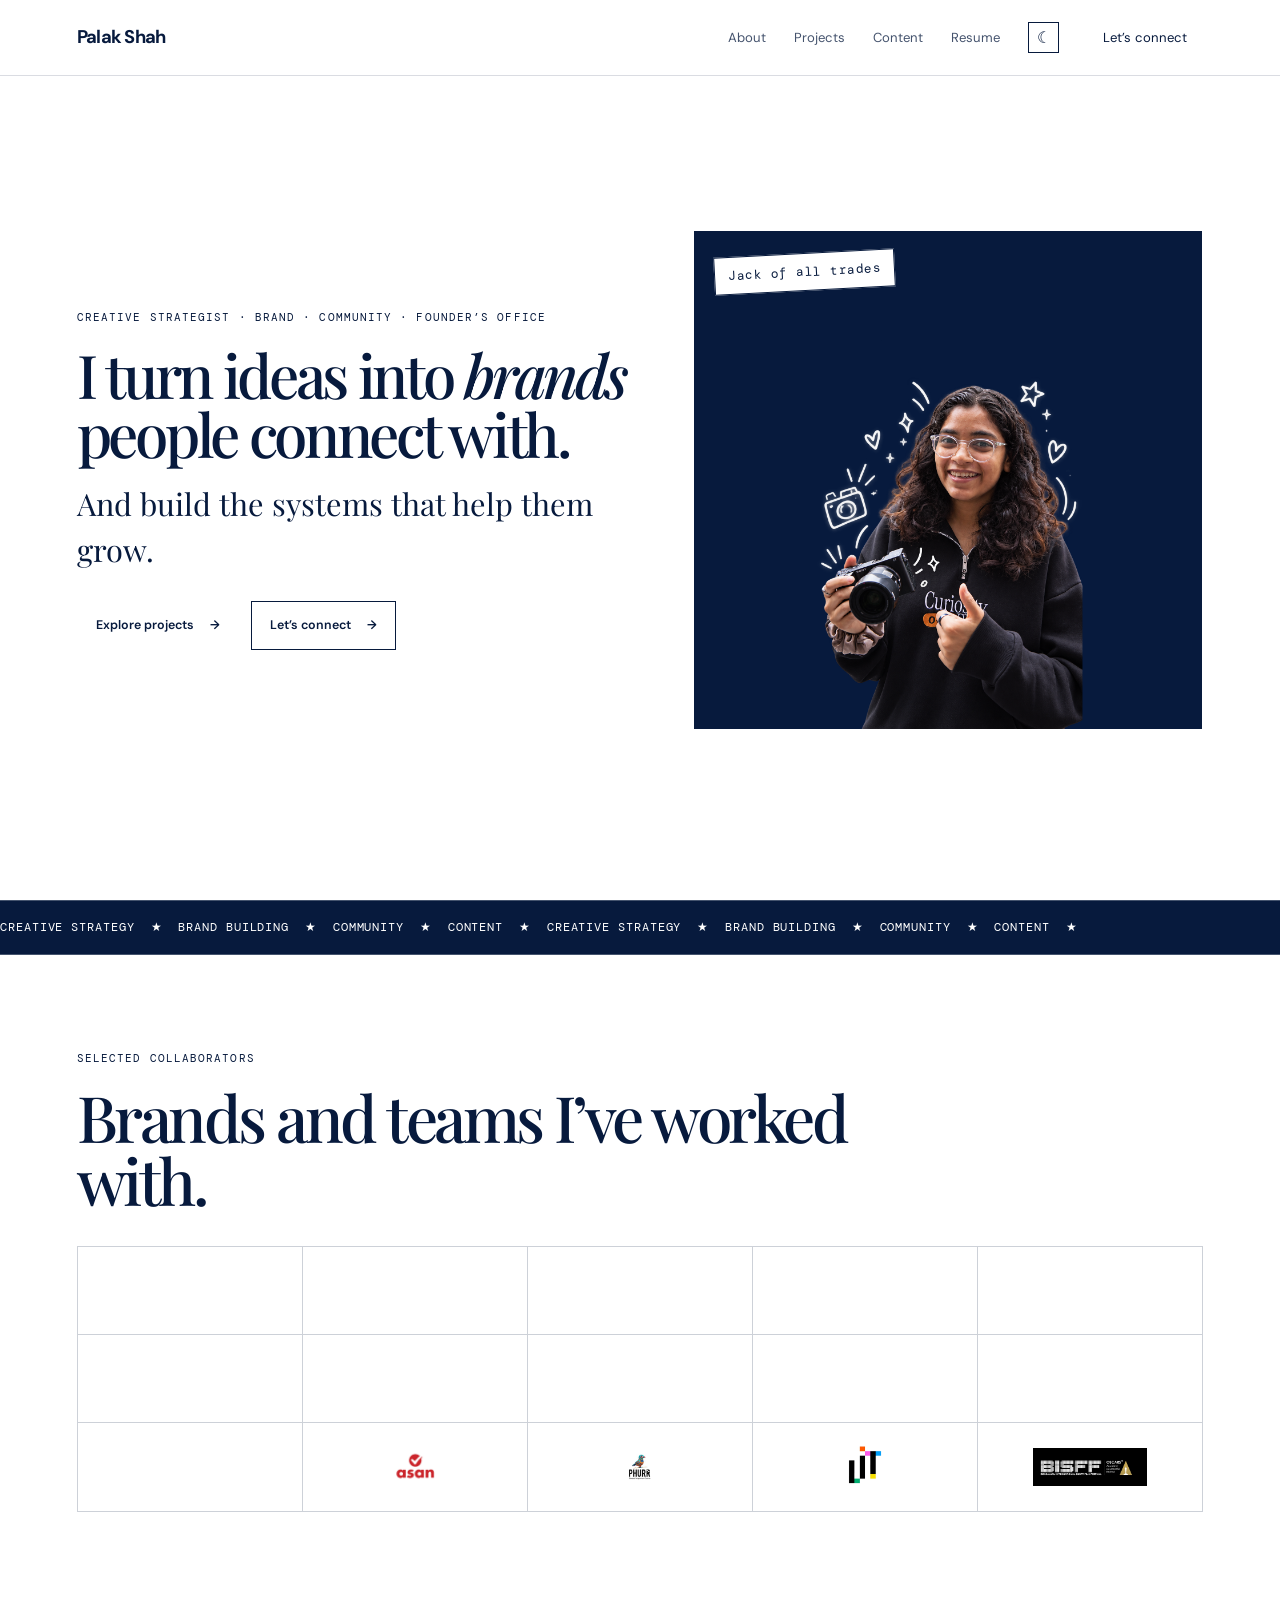
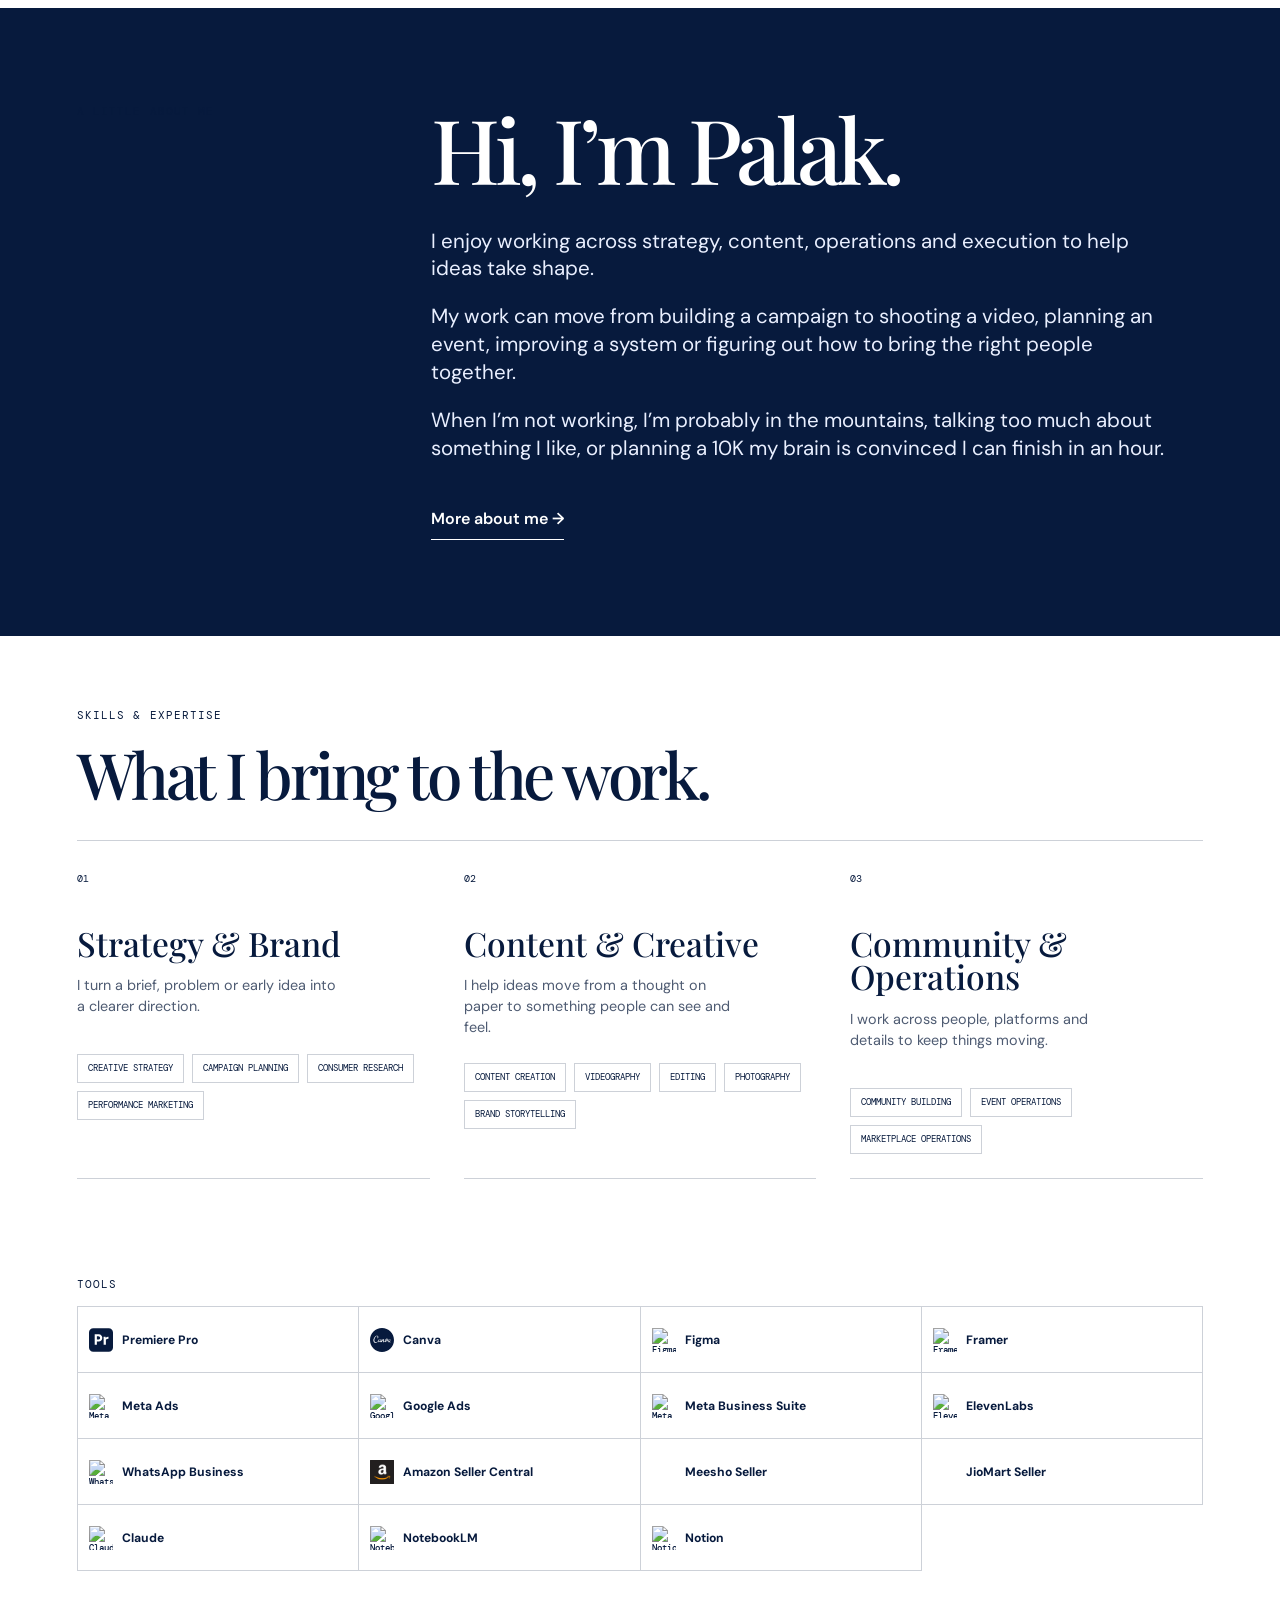
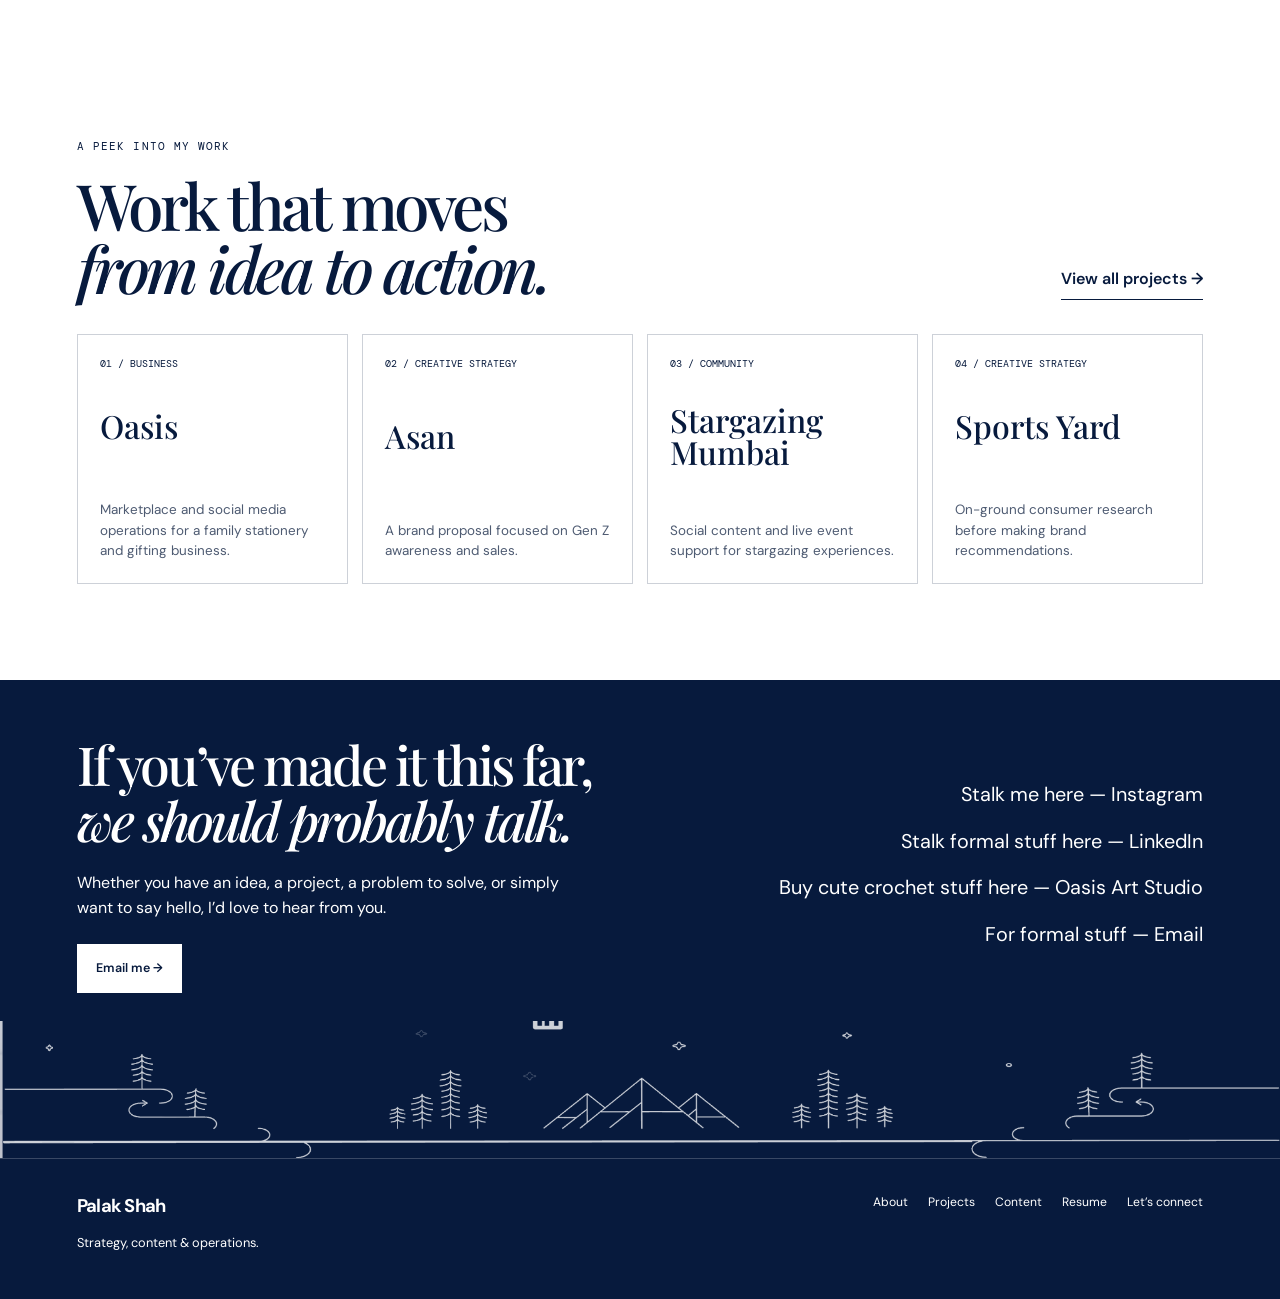
==== commit 28f6c472: "Sync latest portfolio updates, project galleries, resume and favicon" ====
--- a/index.html
+++ b/index.html
@@ -9,7 +9,7 @@
     <link rel="preconnect" href="https://fonts.gstatic.com" crossorigin />
     <link href="https://fonts.googleapis.com/css2?family=DM+Mono:wght@400;500&family=DM+Sans:wght@400;500;600;700&family=Playfair+Display:ital,wght@0,500;0,600;1,500;1,600&display=swap" rel="stylesheet" />
     <link rel="stylesheet" href="styles.css" />
-  </head>
+  <link rel="icon" type="image/svg+xml" href="favicon.svg" /></head>
   <body class="light-mode" data-page="home">
     <header class="site-header" id="site-header">
       <a class="wordmark" href="index.html" aria-label="Palak Shah home">Palak Shah</a>
@@ -26,16 +26,17 @@
       <section class="hero section-dark" id="home">
         <div class="hero-copy reveal">
           <p class="eyebrow">Creative strategist · Brand · Community · Founder’s office</p>
-          <h1>I help founders build <em>brands, communities</em> and momentum.</h1>
+          <h1>I turn ideas into <em>brands</em> people connect with.</h1>
           <p class="hero-sub">And build the systems that help them grow.</p>
           <div class="button-row"><a class="button button-primary" href="projects.html">Explore projects <span>→</span></a><a class="button button-ghost" href="contact.html">Let’s connect <span>→</span></a></div>
         </div>
         <div class="camera-portrait reveal" aria-label="Palak Shah holding a camera">
+          <span class="hero-portrait-label">Jack of all trades</span>
           <img class="hero-portrait-image" src="hero-portrait.png" alt="Palak Shah holding a camera" />
         </div>
       </section>
 
-      <div class="home-marquee" aria-label="Areas of work"><div>CREATIVE STRATEGY&nbsp; ★ &nbsp;FOUNDER’S OFFICE&nbsp; ★ &nbsp;BRAND BUILDING&nbsp; ★ &nbsp;COMMUNITY&nbsp; ★ &nbsp;CONTENT&nbsp; ★ &nbsp;CREATIVE STRATEGY&nbsp; ★ &nbsp;FOUNDER’S OFFICE&nbsp; ★ &nbsp;BRAND BUILDING&nbsp; ★ &nbsp;COMMUNITY&nbsp; ★ &nbsp;CONTENT&nbsp; ★</div></div>
+      <div class="home-marquee" aria-label="Areas of work"><div>CREATIVE STRATEGY&nbsp; ★ &nbsp;BRAND BUILDING&nbsp; ★ &nbsp;COMMUNITY&nbsp; ★ &nbsp;CONTENT&nbsp; ★ &nbsp;CREATIVE STRATEGY&nbsp; ★ &nbsp;BRAND BUILDING&nbsp; ★ &nbsp;COMMUNITY&nbsp; ★ &nbsp;CONTENT&nbsp; ★</div></div>
 
       <section class="logo-section section-light section-pad" id="brands">
         <div class="section-heading"><p class="eyebrow blue">Selected collaborators</p><h2>Brands and teams I’ve worked with.</h2></div>
@@ -63,11 +64,11 @@
         </div>
       </section>
 
-      <section class="contact section-dark section-pad" id="contact"><div class="contact-doodles" aria-hidden="true"></div><div class="contact-main"><h2>If you’ve made it this far,<br /><em>we should probably talk.</em></h2><p>Whether you have an idea, a project, a problem to solve, or simply want to say hello, I’d love to hear from you.</p><div class="button-row"><a class="button button-primary" href="mailto:work.palakshah@gmail.com">Email me →</a></div></div><nav class="contact-side-links" aria-label="More links"><a href="https://www.instagram.com/pakamatpalak/" target="_blank" rel="noreferrer">Stalk me here — <span>Instagram</span></a><a href="https://www.linkedin.com/in/palak-shah-347aa4200" target="_blank" rel="noreferrer">Stalk formal stuff here — <span>LinkedIn</span></a><a href="https://www.instagram.com/oasisartstudio.in/" target="_blank" rel="noreferrer">Buy cute crochet stuff here — <span>Oasis Art Studio</span></a><a href="mailto:work.palakshah@gmail.com">For formal stuff — <span>Email</span></a></nav></section>
+      <section class="contact section-dark section-pad" id="contact"><div class="contact-doodles" aria-hidden="true"><img src="footer-doodles.png" alt="" width="2048" height="219" loading="lazy" /></div><div class="contact-main"><h2>If you’ve made it this far,<br /><em>we should probably talk.</em></h2><p>Whether you have an idea, a project, a problem to solve, or simply want to say hello, I’d love to hear from you.</p><div class="button-row"><a class="button button-primary" href="mailto:work.palakshah@gmail.com">Email me →</a></div></div><nav class="contact-side-links" aria-label="More links"><a href="https://www.instagram.com/pakamatpalak/" target="_blank" rel="noreferrer">Stalk me here — <span>Instagram</span></a><a href="https://www.linkedin.com/in/palak-shah-347aa4200" target="_blank" rel="noreferrer">Stalk formal stuff here — <span>LinkedIn</span></a><a href="https://www.instagram.com/oasisartstudio.in/" target="_blank" rel="noreferrer">Buy cute crochet stuff here — <span>Oasis Art Studio</span></a><a href="mailto:work.palakshah@gmail.com">For formal stuff — <span>Email</span></a></nav></section>
     </main>
 
     <footer class="footer section-dark"><div><a class="wordmark" href="index.html">Palak Shah</a><p>Strategy, content &amp; operations.</p></div><div class="footer-links"><a href="about.html">About</a><a href="projects.html">Projects</a><a href="content.html">Content</a><a href="resume.html">Resume</a><a href="contact.html">Let’s connect</a></div></footer>
-    <div class="modal" role="dialog" aria-modal="true" aria-labelledby="modal-title" id="project-modal" aria-hidden="true"><div class="modal-inner project-case-study"><button class="modal-close" aria-label="Close project">×</button><p class="eyebrow blue" id="modal-category"></p><h2 id="modal-title"></h2><p id="modal-summary"></p><div class="modal-meta case-study-meta"><div><span>My role</span><strong id="modal-role"></strong></div><div><span>Format</span><strong id="modal-format"></strong></div><div><span>Project focus</span><strong id="modal-focus"></strong></div></div><nav class="case-study-nav" aria-label="Project sections"><a href="#modal-brief">01 / The brief</a><a href="#modal-contribution">02 / My contribution</a><a href="#modal-proof">03 / Proof of work</a><a href="#modal-experience">04 / My experience</a><a href="#modal-takeaway">05 / What I take forward</a></nav><section class="case-study-section" id="modal-brief"><span class="case-study-kicker">01 / THE STARTING POINT</span><h3>The brief</h3><p id="modal-brief-text"></p></section><section class="case-study-section" id="modal-contribution"><span class="case-study-kicker">02 / MY PART IN IT</span><h3>My contribution</h3><p id="modal-contribution-text"></p><div class="case-study-disciplines"><span>Project disciplines</span><strong id="modal-disciplines"></strong></div></section><section class="case-study-section" id="modal-proof"><span class="case-study-kicker">03 / THE ACTUAL WORK</span><h3>Proof of work</h3><p id="modal-proof-text"></p><div id="modal-gallery" class="modal-gallery"></div><div id="modal-link"></div></section><section class="case-study-section" id="modal-experience"><span class="case-study-kicker">04 / BEHIND THE WORK</span><h3>My experience</h3><p id="modal-experience-text"></p></section><section class="case-study-section" id="modal-takeaway"><span class="case-study-kicker">05 / WHAT I TAKE FORWARD</span><h3 id="modal-takeaway-text"></h3></section></div></div>
+    <div class="modal" role="dialog" aria-modal="true" aria-labelledby="modal-title" id="project-modal" aria-hidden="true"><div class="modal-inner project-case-study"><button class="modal-close" aria-label="Close project">×</button><p class="eyebrow blue" id="modal-category"></p><h2 id="modal-title"></h2><p id="modal-summary"></p><div id="modal-project-link"></div><div class="modal-meta case-study-meta"><div><span>My role</span><strong id="modal-role"></strong></div><div><span>Format</span><strong id="modal-format"></strong></div><div><span>Project focus</span><strong id="modal-focus"></strong></div></div><nav class="case-study-nav" aria-label="Project sections"><a href="#modal-brief">01 / The brief</a><a href="#modal-contribution">02 / My contribution</a><a href="#modal-work">Work</a><a href="#modal-experience">03 / My experience</a><a href="#modal-takeaway">04 / What I take forward</a></nav><section class="case-study-section" id="modal-brief"><span class="case-study-kicker">01 / THE STARTING POINT</span><h3>The brief</h3><p id="modal-brief-text"></p></section><section class="case-study-section" id="modal-contribution"><span class="case-study-kicker">02 / MY PART IN IT</span><h3>My contribution</h3><p id="modal-contribution-text"></p><div class="case-study-disciplines"><span>Project disciplines</span><strong id="modal-disciplines"></strong></div></section><section class="case-study-section" id="modal-work"><span class="case-study-kicker">SELECTED WORK</span><h3>Work</h3><div id="modal-work-content"></div></section><section class="case-study-section" id="modal-experience"><span class="case-study-kicker">03 / BEHIND THE WORK</span><h3>My experience</h3><p id="modal-experience-text"></p></section><section class="case-study-section" id="modal-takeaway"><span class="case-study-kicker">04 / WHAT I TAKE FORWARD</span><h3 id="modal-takeaway-text"></h3></section></div></div>
     <div class="modal" role="dialog" aria-modal="true" aria-label="Video series" id="media-modal" aria-hidden="true"><div class="modal-inner"><button class="modal-close media-modal-close" aria-label="Close media group">×</button><p class="eyebrow blue">Creative Strategy</p><h2>Tell Me Why</h2><p>Three episodes from the series.</p><div class="media-episode-grid" id="media-episode-grid"></div></div></div>
     <div class="modal" role="dialog" aria-modal="true" aria-labelledby="brand-modal-title" id="brand-modal" aria-hidden="true"><div class="modal-inner"><button class="modal-close brand-modal-close" aria-label="Close brand work">×</button><p class="eyebrow blue">Selected work</p><h2 id="brand-modal-title"></h2><div class="brand-work-list" id="brand-work-list"></div></div></div>
     <script src="app.js"></script>
--- a/styles.css
+++ b/styles.css
@@ -58,3 +58,171 @@
 body.light-mode[data-page="home"] .contact .contact-side-links span{color:#fff}
 body.light-mode .logo-grid button{background:#fff}body.light-mode .logo-grid button:hover{background:#fff;outline:1px solid #071a3d}
 .brand-work-list button.text-link{color:inherit;background:transparent;border:0;font:inherit;cursor:pointer}
+
+/* Compact homepage contact and requested logo refinements. */
+body[data-page="home"] #contact{
+  min-height:0;
+  padding-top:56px;
+  padding-bottom:100px;
+  grid-template-columns:minmax(0,1.2fr) minmax(300px,1fr);
+  gap:5vw;
+  align-items:center;
+}
+body[data-page="home"] #contact h2{
+  font-size:clamp(2.6rem,4.2vw,4.5rem);
+  line-height:1.05;
+  margin-bottom:22px;
+}
+body[data-page="home"] #contact .contact-main>p{
+  font-size:1rem;
+  line-height:1.55;
+  max-width:500px;
+  margin:0 0 24px;
+}
+body[data-page="home"] #contact .button-row{margin-top:0}
+body[data-page="home"] #contact .contact-side-links{
+  align-self:center;
+  justify-self:end;
+  align-items:flex-end;
+  width:100%;
+  max-width:490px;
+  padding:0;
+  gap:20px;
+  text-align:right;
+  font-size:clamp(1.05rem,1.55vw,1.5rem);
+  line-height:1.35;
+}
+body[data-page="home"] #contact .contact-doodles{height:72px}
+#toolkit .tools-block{border-top:0}
+#brand-grid button[data-brand="The LIT School"] img{
+  width:72px;
+  height:72px;
+  max-width:100%;
+  object-position:center;
+}
+#brand-grid button[data-brand="The LIT School"]{padding:8px}
+@media(max-width:800px){
+  body[data-page="home"] #contact{padding-top:32px;padding-bottom:64px;min-height:0}
+  body[data-page="home"] #contact h2{font-size:clamp(2rem,6.5vw,3.2rem);margin-bottom:16px}
+  body[data-page="home"] #contact .contact-main>p{font-size:.92rem;line-height:1.45;margin-bottom:18px}
+  body[data-page="home"] #contact .contact-side-links{margin-top:28px;gap:12px;font-size:1rem;max-width:none}
+  body[data-page="home"] #contact .contact-doodles{height:40px}
+  #brand-grid button[data-brand="The LIT School"] img{width:62px;height:62px}
+}
+
+/* Resume legibility and a consistent text column for tools with or without logos. */
+body.light-mode[data-page="resume"] .timeline-date,
+body.light-mode[data-page="resume"] .timeline-category{color:#071a3d;opacity:1}
+.tool-grid .tool-logo{
+  display:grid!important;
+  grid-template-columns:24px minmax(0,1fr);
+  column-gap:9px;
+  align-items:center;
+}
+.tool-grid .tool-logo>img{grid-column:1;grid-row:1;width:24px;height:24px}
+.tool-grid .tool-logo>strong{grid-column:2;grid-row:1;min-width:0}
+
+/* Explicit resume surfaces prevent the inherited navy/white variables from reversing contrast. */
+body[data-page="resume"]{
+  --resume-surface:#071a3d;
+  --resume-text:#fff;
+  --resume-secondary:#dce5f5;
+  --resume-border:rgba(255,255,255,.25);
+  --resume-button-bg:#fff;
+  --resume-button-text:#071a3d;
+}
+body.light-mode[data-page="resume"]{
+  --resume-surface:#fff;
+  --resume-text:#071a3d;
+  --resume-secondary:#334563;
+  --resume-border:rgba(7,26,61,.2);
+  --resume-button-bg:#071a3d;
+  --resume-button-text:#fff;
+}
+body[data-page="resume"] .resume-profile,
+body[data-page="resume"] .resume-body{
+  background:var(--resume-surface);
+  color:var(--resume-text);
+  --line:var(--resume-border);
+}
+body[data-page="resume"] .resume-profile h1,
+body[data-page="resume"] .resume-role,
+body[data-page="resume"] .resume-section-title,
+body[data-page="resume"] .resume-skill-groups strong,
+body[data-page="resume"] .resume-tools .tool-logo{color:var(--resume-text)}
+body[data-page="resume"] .timeline-date,
+body[data-page="resume"] .timeline-category,
+body[data-page="resume"] .resume-main .timeline-item p,
+body[data-page="resume"] .resume-skill-groups p,
+body[data-page="resume"] .education-row p{color:var(--resume-secondary)}
+body[data-page="resume"] .resume-profile .button-primary{
+  background:var(--resume-button-bg);
+  color:var(--resume-button-text);
+  border:1px solid var(--resume-button-bg);
+}
+body[data-page="resume"] .resume-profile .button-primary:hover,
+body[data-page="resume"] .resume-profile .button-primary:focus-visible{
+  background:var(--resume-surface);
+  color:var(--resume-text);
+  border-color:var(--resume-text);
+}
+body[data-page="resume"] .resume-tools .tool-grid{
+  border:0;
+  grid-template-columns:1fr;
+  gap:0;
+}
+body[data-page="resume"] .resume-tools .tool-logo{
+  border:0;
+  box-shadow:none;
+  background:transparent;
+  min-height:46px;
+  padding:9px 0;
+  grid-template-columns:24px minmax(0,1fr);
+  column-gap:14px;
+}
+body[data-page="resume"] .resume-tools .tool-logo strong{font-size:.85rem;line-height:1.4}
+body.light-mode[data-page="resume"] .resume-tools .tool-logo img{filter:none}
+body:not(.light-mode)[data-page="resume"] .resume-tools .tool-logo img{filter:brightness(0) invert(1)}
+/* The shared footer always uses a navy surface, in either page theme. */
+body .footer{background:#071a3d;color:#fff}
+body .footer p,body .footer .footer-links,body .footer .footer-links a:hover{color:#fff;opacity:1}
+/* Preserve the illustration's full proportions at every viewport width. */
+body[data-page="home"] #contact{
+  --contact-art-height:10.693359375vw;
+  padding-bottom:calc(var(--contact-art-height) + 28px);
+}
+body[data-page="home"] #contact .contact-doodles{
+  left:0;
+  right:0;
+  bottom:0;
+  height:auto;
+  aspect-ratio:2048 / 219;
+  background:none;
+  opacity:.8;
+  mix-blend-mode:screen;
+}
+body[data-page="home"] #contact .contact-doodles img{
+  display:block;
+  width:100%;
+  height:auto;
+  max-width:none;
+}
+@media(max-width:800px){
+  body[data-page="home"] #contact{padding-bottom:calc(var(--contact-art-height) + 24px)}
+}
+
+/* Keep project metadata side by side at every viewport width. */
+.project-case-study .case-study-meta{display:grid;grid-template-columns:repeat(3,minmax(0,1fr));gap:clamp(10px,2vw,24px)}
+.case-study-meta>div{min-width:0;overflow-wrap:anywhere}
+.case-study-section[hidden],.case-study-nav a[hidden]{display:none}
+#modal-project-link:empty{display:none}
+#modal-project-link:not(:empty){margin:0 0 24px}
+@media(max-width:480px){.case-study-meta strong{font-size:.8rem}.case-study-meta span{font-size:.6rem}}
+
+.project-work-photos,.project-work-videos{display:grid;grid-template-columns:repeat(2,minmax(0,1fr));gap:20px;margin:20px 0}.project-work-photos img{display:block;width:100%;height:auto;border-radius:4px}.project-work-videos article{min-width:0}.project-work-videos h4{margin:0 0 12px}.project-work-videos iframe{display:block;width:100%;height:560px;border:0;background:#fff}.project-work-videos .text-link{display:inline-block;margin-top:12px}.work-pending{color:inherit;opacity:.75}@media(max-width:600px){.project-work-photos,.project-work-videos{grid-template-columns:1fr}}
+
+body.light-mode[data-page="content"] .page-hero .page-hero-copy{color:#334563;opacity:1}
+
+.hero-portrait-label{position:absolute;z-index:4;top:22px;left:20px;max-width:calc(100% - 40px);padding:9px 13px;background:#fff;color:#071a3d;border:1px solid #071a3d;font-family:var(--mono);font-size:clamp(.65rem,1.1vw,.8rem);letter-spacing:.04em;line-height:1.4;transform:rotate(-3deg)}
+
+.resume-download-actions{display:flex;align-items:center;flex-wrap:wrap;gap:18px}.resume-download-actions .text-link{color:inherit}
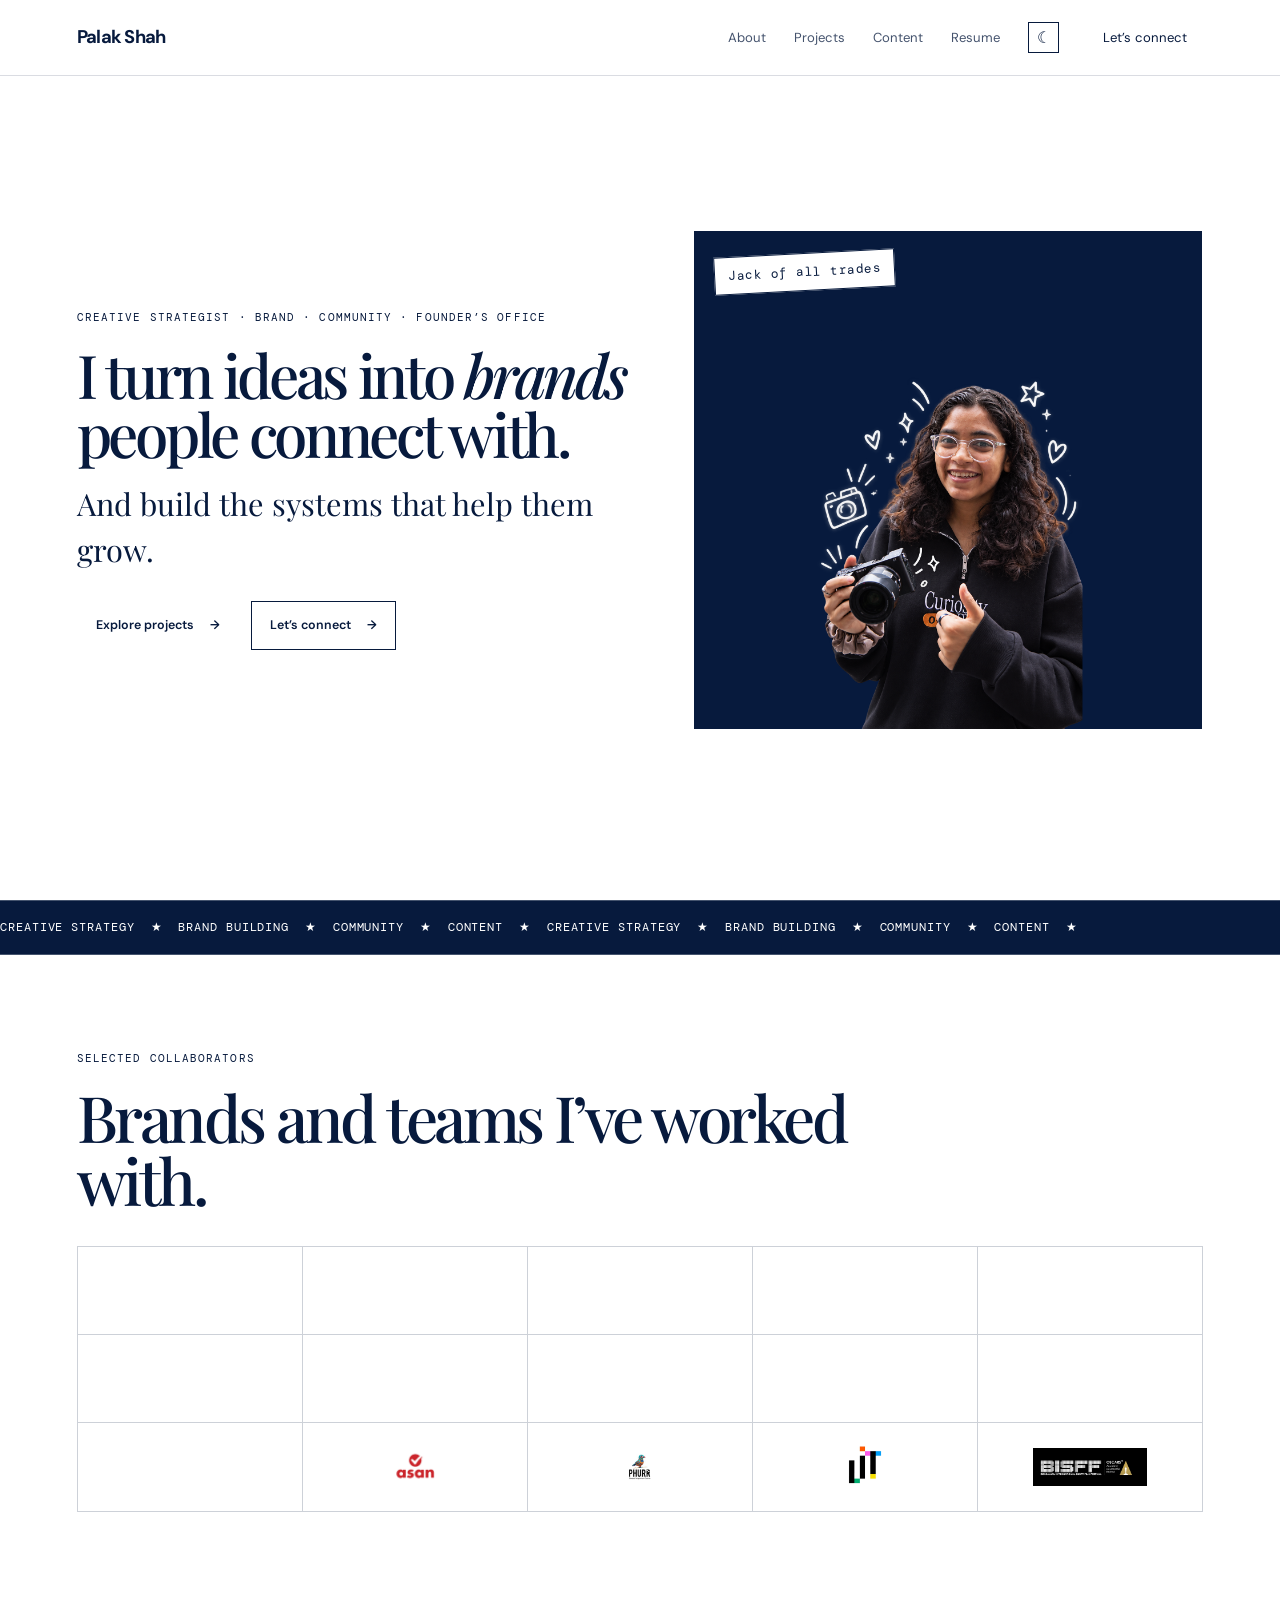
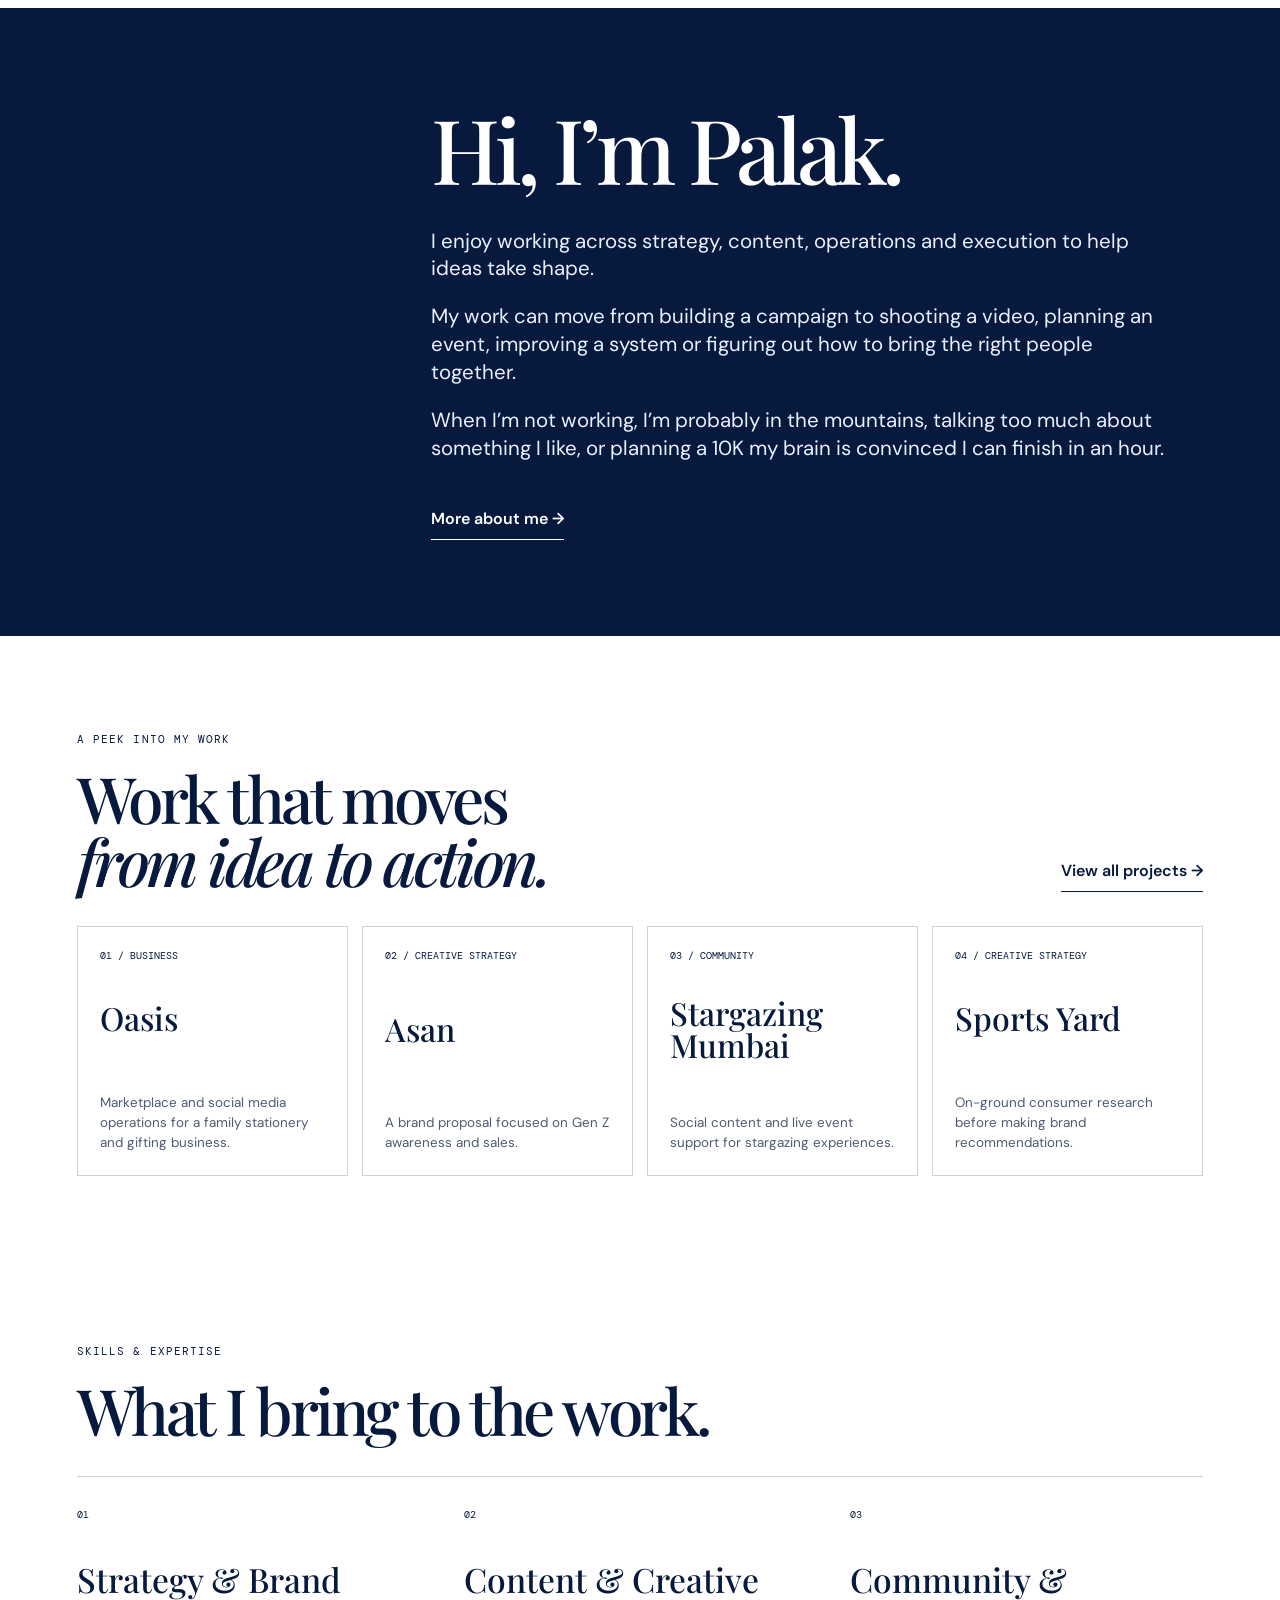
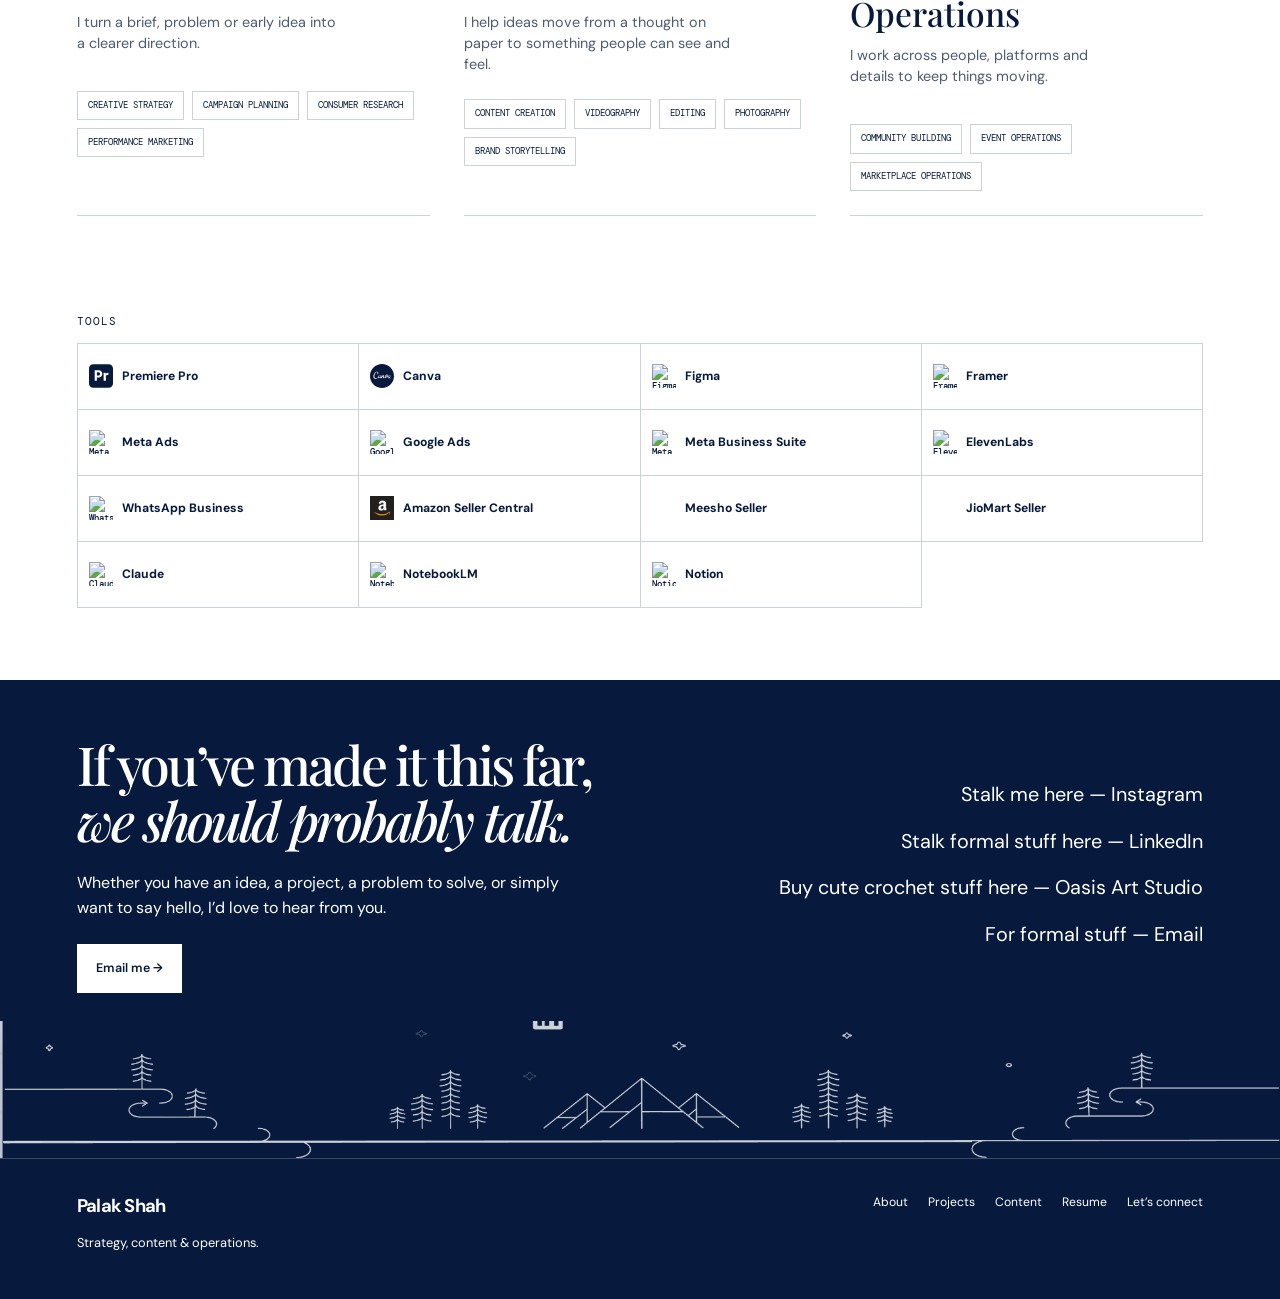
==== commit c9ca215b: "Move homepage work preview above toolkit" ====
--- a/index.html
+++ b/index.html
@@ -9,7 +9,8 @@
     <link rel="preconnect" href="https://fonts.gstatic.com" crossorigin />
     <link href="https://fonts.googleapis.com/css2?family=DM+Mono:wght@400;500&family=DM+Sans:wght@400;500;600;700&family=Playfair+Display:ital,wght@0,500;0,600;1,500;1,600&display=swap" rel="stylesheet" />
     <link rel="stylesheet" href="styles.css" />
-  <link rel="icon" type="image/svg+xml" href="favicon.svg" /></head>
+  <link rel="icon" type="image/svg+xml" href="favicon.svg" /><link rel="stylesheet" href="responsive.css">
+</head>
   <body class="light-mode" data-page="home">
     <header class="site-header" id="site-header">
       <a class="wordmark" href="index.html" aria-label="Palak Shah home">Palak Shah</a>
@@ -48,12 +49,6 @@
         <div class="about-copy"><h2>Hi, I’m Palak.</h2><p>I enjoy working across strategy, content, operations and execution to help ideas take shape.</p><p>My work can move from building a campaign to shooting a video, planning an event, improving a system or figuring out how to bring the right people together.</p><p>When I’m not working, I’m probably in the mountains, talking too much about something I like, or planning a 10K my brain is convinced I can finish in an hour.</p><a class="text-link" href="about.html">More about me <span>→</span></a></div>
       </section>
 
-      <section class="toolkit section-light section-pad" id="toolkit">
-        <div class="section-heading"><p class="eyebrow blue">Skills & expertise</p><h2>What I bring to the work.</h2></div>
-        <div class="expertise-grid"><article><span class="expertise-number">01</span><h3>Strategy & Brand</h3><p>I turn a brief, problem or early idea into a clearer direction.</p><ul><li>Creative Strategy</li><li>Campaign Planning</li><li>Consumer Research</li><li>Performance Marketing</li></ul></article><article><span class="expertise-number">02</span><h3>Content & Creative</h3><p>I help ideas move from a thought on paper to something people can see and feel.</p><ul><li>Content Creation</li><li>Videography</li><li>Editing</li><li>Photography</li><li>Brand Storytelling</li></ul></article><article><span class="expertise-number">03</span><h3>Community & Operations</h3><p>I work across people, platforms and details to keep things moving.</p><ul><li>Community Building</li><li>Event Operations</li><li>Marketplace Operations</li></ul></article></div>
-        <div class="tools-block"><p class="eyebrow blue">Tools</p><div class="tool-grid" id="tool-grid"></div></div>
-      </section>
-
       <section class="home-work-preview section-light section-pad" id="projects">
         <div class="section-heading split-heading"><div><p class="eyebrow blue">A peek into my work</p><h2>Work that moves<br /><em>from idea to action.</em></h2></div><a class="text-link" href="projects.html">View all projects <span>→</span></a></div>
         <div class="home-preview-grid">
@@ -63,6 +58,13 @@
           <a href="projects.html?project=Sports%20Yard" class="home-preview-card"><span>04 / CREATIVE STRATEGY</span><strong>Sports Yard</strong><p>On-ground consumer research before making brand recommendations.</p></a>
         </div>
       </section>
+    <section class="toolkit section-light section-pad" id="toolkit">
+        <div class="section-heading"><p class="eyebrow blue">Skills & expertise</p><h2>What I bring to the work.</h2></div>
+        <div class="expertise-grid"><article><span class="expertise-number">01</span><h3>Strategy & Brand</h3><p>I turn a brief, problem or early idea into a clearer direction.</p><ul><li>Creative Strategy</li><li>Campaign Planning</li><li>Consumer Research</li><li>Performance Marketing</li></ul></article><article><span class="expertise-number">02</span><h3>Content & Creative</h3><p>I help ideas move from a thought on paper to something people can see and feel.</p><ul><li>Content Creation</li><li>Videography</li><li>Editing</li><li>Photography</li><li>Brand Storytelling</li></ul></article><article><span class="expertise-number">03</span><h3>Community & Operations</h3><p>I work across people, platforms and details to keep things moving.</p><ul><li>Community Building</li><li>Event Operations</li><li>Marketplace Operations</li></ul></article></div>
+        <div class="tools-block"><p class="eyebrow blue">Tools</p><div class="tool-grid" id="tool-grid"></div></div>
+      </section>
+
+      
 
       <section class="contact section-dark section-pad" id="contact"><div class="contact-doodles" aria-hidden="true"><img src="footer-doodles.png" alt="" width="2048" height="219" loading="lazy" /></div><div class="contact-main"><h2>If you’ve made it this far,<br /><em>we should probably talk.</em></h2><p>Whether you have an idea, a project, a problem to solve, or simply want to say hello, I’d love to hear from you.</p><div class="button-row"><a class="button button-primary" href="mailto:work.palakshah@gmail.com">Email me →</a></div></div><nav class="contact-side-links" aria-label="More links"><a href="https://www.instagram.com/pakamatpalak/" target="_blank" rel="noreferrer">Stalk me here — <span>Instagram</span></a><a href="https://www.linkedin.com/in/palak-shah-347aa4200" target="_blank" rel="noreferrer">Stalk formal stuff here — <span>LinkedIn</span></a><a href="https://www.instagram.com/oasisartstudio.in/" target="_blank" rel="noreferrer">Buy cute crochet stuff here — <span>Oasis Art Studio</span></a><a href="mailto:work.palakshah@gmail.com">For formal stuff — <span>Email</span></a></nav></section>
     </main>
@@ -72,5 +74,5 @@
     <div class="modal" role="dialog" aria-modal="true" aria-label="Video series" id="media-modal" aria-hidden="true"><div class="modal-inner"><button class="modal-close media-modal-close" aria-label="Close media group">×</button><p class="eyebrow blue">Creative Strategy</p><h2>Tell Me Why</h2><p>Three episodes from the series.</p><div class="media-episode-grid" id="media-episode-grid"></div></div></div>
     <div class="modal" role="dialog" aria-modal="true" aria-labelledby="brand-modal-title" id="brand-modal" aria-hidden="true"><div class="modal-inner"><button class="modal-close brand-modal-close" aria-label="Close brand work">×</button><p class="eyebrow blue">Selected work</p><h2 id="brand-modal-title"></h2><div class="brand-work-list" id="brand-work-list"></div></div></div>
     <script src="app.js"></script>
-  </body>
+  <script src="cursor-trail.js"></script></body>
 </html>
--- a/responsive.css
+++ b/responsive.css
@@ -0,0 +1,122 @@
+/* Shared fluid layouts; loaded after page styles. */
+html{scroll-padding-top:88px}
+body{min-width:0}
+main,section,article,aside,nav,main div{min-width:0}
+img,video{max-width:100%}
+iframe{max-width:100%}
+.button-row,.resume-download-actions{flex-wrap:wrap}
+h1,h2,h3,p,a,strong{overflow-wrap:break-word}
+.footer-links{flex-wrap:wrap}
+.modal{z-index:20000;overscroll-behavior:contain}
+.modal-inner{width:100%;box-sizing:border-box;min-width:0}
+.filter-row{flex-wrap:wrap;gap:10px}
+.filter-row button{min-height:44px;white-space:normal}
+.project-grid,.content-grid,.media-grid,.expertise-grid,.home-preview-grid{min-width:0}
+.project-grid>* ,.content-grid>* ,.media-grid>*{min-width:0}
+.project-work-videos iframe{min-width:0}
+@media(min-width:801px) and (max-width:1100px){
+ .site-header{padding-left:24px;padding-right:24px}.site-header nav{gap:16px}
+ .section-pad{padding-left:32px;padding-right:32px}
+ .hero{gap:28px;padding-left:32px;padding-right:32px;min-height:0}
+ .hero h1{font-size:clamp(3rem,5.7vw,4.4rem)}
+ .project-grid,.content-grid,.media-grid,.home-preview-grid{grid-template-columns:repeat(2,minmax(0,1fr))}
+ .logo-grid{grid-template-columns:repeat(4,minmax(0,1fr))}
+ .tools-block .tool-grid{grid-template-columns:repeat(3,minmax(0,1fr))}
+ .resume-profile{grid-template-columns:minmax(220px,.8fr) minmax(0,1.2fr);gap:32px}
+ .resume-body{grid-template-columns:minmax(0,1.5fr) minmax(230px,1fr);gap:32px}
+ .about-full-hero{grid-template-columns:minmax(240px,.8fr) minmax(0,1.2fr);gap:32px}
+}
+@media(max-width:800px){
+ html{scroll-padding-top:76px}
+ .site-header{padding-left:20px;padding-right:20px}
+ .mobile-nav{z-index:9999;max-height:calc(100dvh - 64px);overflow-y:auto;visibility:hidden;pointer-events:none}
+ .mobile-nav.open{visibility:visible;pointer-events:auto}
+ .hero{min-height:0;padding-top:112px;gap:32px}
+ .hero h1{font-size:clamp(2.5rem,9vw,4.8rem)}
+ .page-hero{padding-top:112px;padding-bottom:48px}
+ .page-hero h1,.resume-profile h1{font-size:clamp(2.8rem,10vw,5rem)}
+ .page-hero-copy,.section-intro{max-width:100%;font-size:clamp(1.1rem,3vw,1.5rem)}
+ .split-heading{flex-wrap:wrap;gap:20px}
+ .project-grid,.content-grid,.media-grid{grid-template-columns:repeat(2,minmax(0,1fr))}
+ .resume-profile{padding-top:112px;gap:32px}
+ body[data-page="resume"] .resume-tools .tool-grid{grid-template-columns:repeat(2,minmax(0,1fr));column-gap:20px}
+ .footer{padding-left:22px;padding-right:22px}.footer-links{gap:12px 20px}
+ .footer-links a{display:inline-flex;align-items:center;min-height:44px}
+ .contact-page{padding-top:112px;min-height:calc(100svh - 100px)}
+ .contact-links a,.contact-side-links a{overflow-wrap:anywhere}
+ .fun-facts{gap:24px}.fun-fact{max-width:100%}
+ .restored-about-intro{padding-top:112px;padding-bottom:40px}
+ .restored-about-facts{padding-top:48px;padding-bottom:56px}
+}
+@media(max-width:560px){
+ .section-pad{padding-left:20px;padding-right:20px}
+ .hero{padding-left:20px;padding-right:20px}
+ .camera-portrait{height:clamp(280px,85vw,400px)}
+ .project-grid,.content-grid,.media-grid,.home-preview-grid,.media-episode-grid{grid-template-columns:minmax(0,1fr)}
+ .logo-grid{grid-template-columns:repeat(2,minmax(0,1fr))}
+ .tools-block .tool-grid{grid-template-columns:repeat(2,minmax(0,1fr))}
+ .tool-grid .tool-logo{padding-left:8px;padding-right:8px;column-gap:7px}
+ .tool-logo strong{font-size:.78rem;line-height:1.4}
+ .modal{padding:12px}.modal-inner{padding:56px 18px 28px}
+ .modal-inner h2{font-size:clamp(2rem,9vw,3rem)}
+ .project-case-study .case-study-meta{grid-template-columns:repeat(3,minmax(0,1fr));gap:10px}
+ .case-study-nav{gap:10px}.case-study-nav a{min-height:44px}
+ .project-work-videos iframe{height:540px;max-height:80svh}
+ .resume-profile-photo{height:340px;max-width:100%}
+ .about-photo-frame{min-height:0;height:360px}
+ .large-copy{font-size:clamp(1.8rem,7vw,2.6rem)}
+ .contact-page h1,.contact h2{font-size:clamp(2rem,9vw,3.2rem)}
+}
+@media(max-width:360px){
+ .section-pad,.hero{padding-left:16px;padding-right:16px}
+ .tools-block .tool-grid,body[data-page="resume"] .resume-tools .tool-grid{grid-template-columns:1fr}
+ .site-header{padding-left:16px;padding-right:16px}
+ .button-row>*{max-width:100%;white-space:normal}
+}
+/* Preserve the original interactive About artwork, without a fixed desktop canvas. */
+#main .framer-1fcmqg8{width:min(100%,1435px)!important}
+#main .framer-tkvgdy{width:min(100%,1440px)!important}
+@media(max-width:1439px){
+ #main .framer-6mardn-container{left:18%!important}
+ #main .framer-1b2ax68-container{left:2%!important}
+ #main .framer-1uhnyet-container{left:auto!important;right:20%!important}
+ #main .framer-179u57v-container{left:auto!important;right:6%!important}
+ #main .framer-zbiggz-container{left:5%!important}
+ #main .framer-tkvgdy{display:grid!important;grid-template-columns:repeat(3,314px)!important;justify-content:center;align-items:start;gap:24px!important;height:auto!important;padding:24px 20px 56px!important;box-sizing:border-box}
+ #main .framer-tkvgdy>div{position:relative!important;inset:auto!important;max-width:100%}
+ #main .framer-16juiuz{grid-column:1/-1;order:-2;width:100%!important;height:auto!important;text-align:center}
+ #main .framer-16juiuz p{font-size:clamp(40px,6vw,84px)!important;text-align:center!important}
+ #main .framer-zizf2l{grid-column:span 2;order:-1;width:100%!important;height:auto!important}
+ #main .framer-c0a0ci{grid-row:span 2;width:314px!important}
+}
+@media(max-width:1100px){
+ #main .framer-tkvgdy{grid-template-columns:repeat(2,314px)!important}
+ #main .framer-1fcmqg8{height:650px!important}
+ #main .framer-th3ylw-container{width:340px!important;height:434px!important;left:calc(50% - 170px)!important;top:130px!important}
+ #main .framer-bfgzl6{width:70%!important;left:15%!important;top:30px!important}
+ #main .framer-6mardn-container{width:160px!important;height:130px!important;left:5%!important;top:150px!important}
+ #main .framer-1b2ax68-container{width:100px!important;height:144px!important;top:16px!important}
+ #main .framer-1uhnyet-container{width:140px!important;height:105px!important;right:4%!important;top:380px!important}
+ #main .framer-179u57v-container{width:140px!important;height:105px!important;right:2%!important;top:115px!important}
+ #main .framer-zbiggz-container{width:140px!important;height:165px!important;left:3%!important;top:420px!important}
+}
+@media(max-width:740px){
+ #main .framer-tkvgdy{grid-template-columns:minmax(0,314px)!important;padding-left:20px!important;padding-right:20px!important;gap:24px!important}
+ #main .framer-zizf2l{grid-column:1;min-height:150px}
+ #main .framer-c0a0ci{grid-row:auto;width:100%!important}
+ #main .framer-1fcmqg8{height:560px!important}
+ #main .framer-th3ylw-container{width:240px!important;height:306px!important;left:calc(50% - 120px)!important;top:135px!important}
+ #main .framer-bfgzl6{width:calc(100% - 40px)!important;left:20px!important;top:12px!important}
+ #main .framer-bfgzl6 p{font-size:20px!important}
+ #main .framer-6mardn-container{width:95px!important;height:77px!important;left:2%!important;top:110px!important}
+ #main .framer-1b2ax68-container{width:65px!important;height:94px!important;top:255px!important;left:1%!important}
+ #main .framer-1uhnyet-container{width:90px!important;height:67px!important;right:3%!important;top:425px!important}
+ #main .framer-179u57v-container{width:96px!important;height:72px!important;right:1%!important;top:105px!important}
+ #main .framer-zbiggz-container{width:94px!important;height:111px!important;left:3%!important;top:422px!important}
+}
+@media(max-width:353px){
+ #main .framer-tkvgdy{padding-left:12px!important;padding-right:12px!important}
+ #main .framer-tkvgdy>div:not(.framer-16juiuz):not(.framer-zizf2l){zoom:.92}
+}
+
+body[data-page="about"] #main [data-layout-template]{padding-left:0!important;padding-right:0!important}
